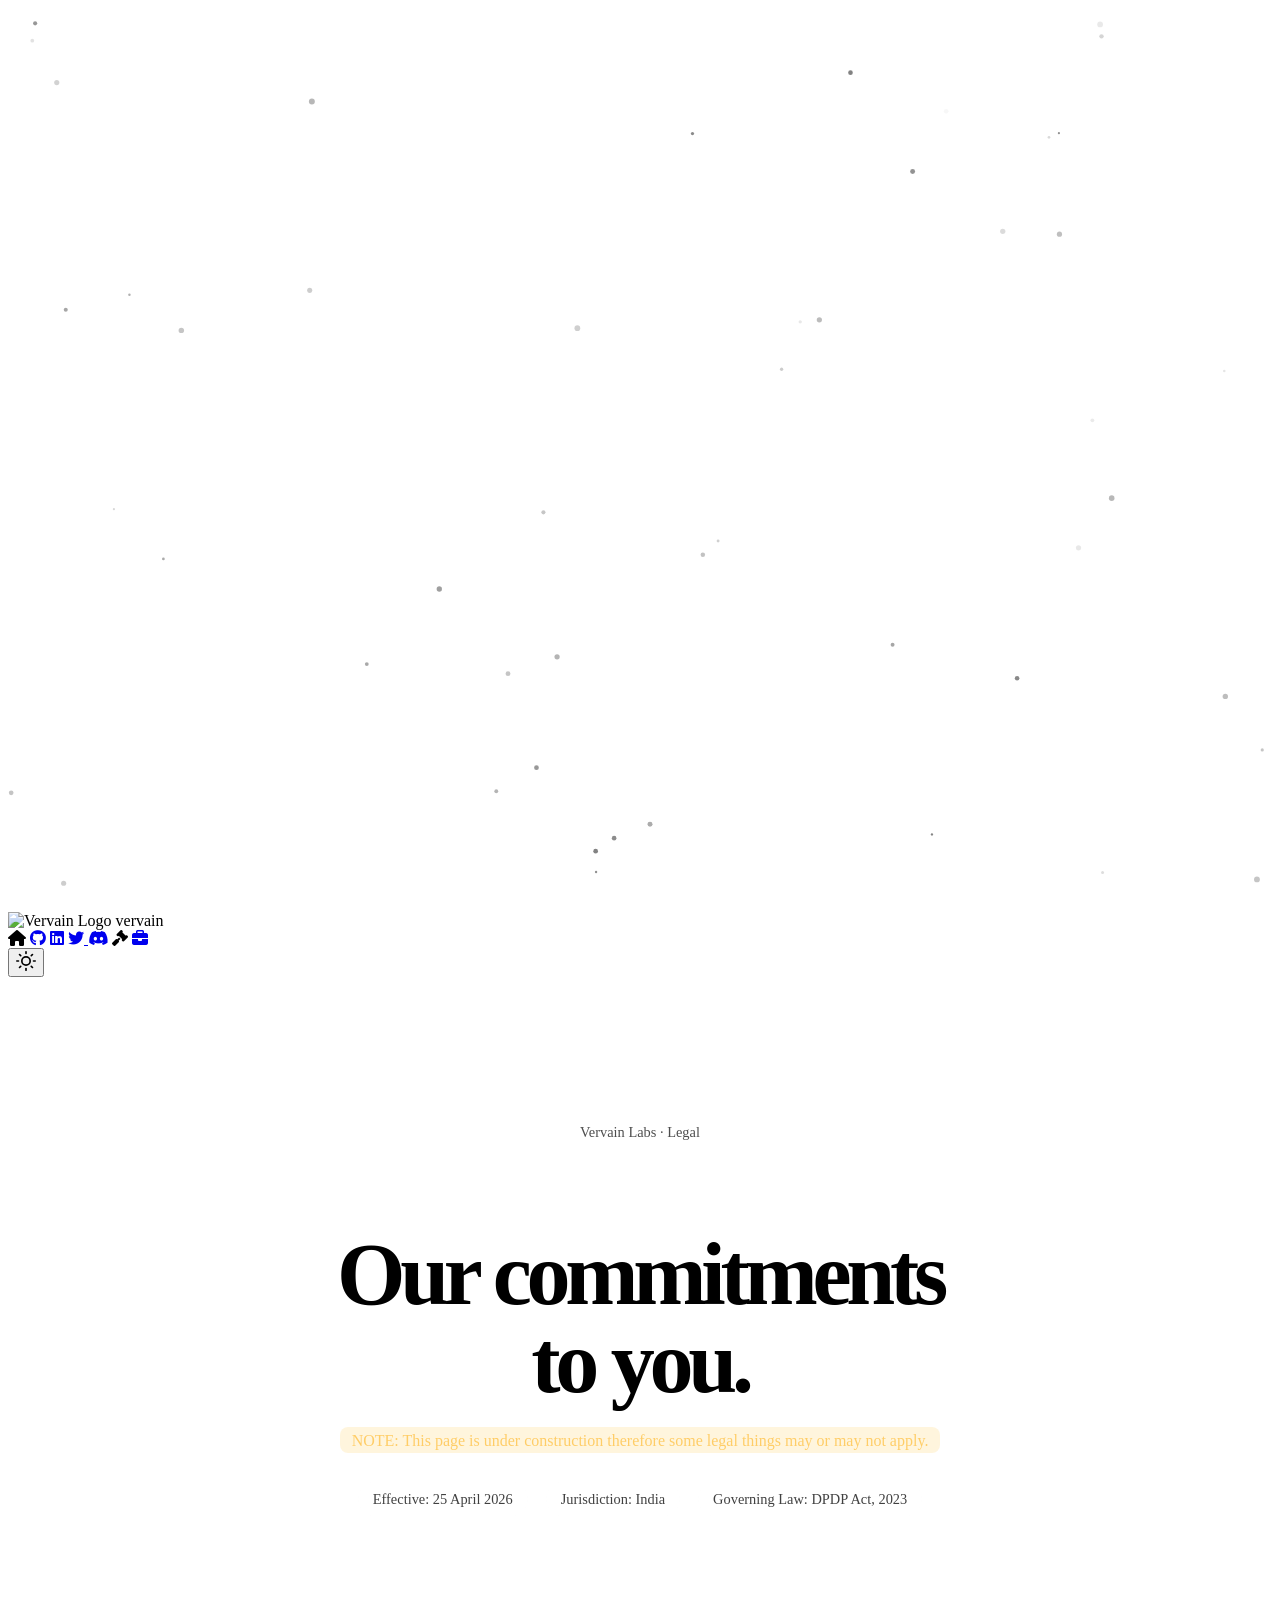
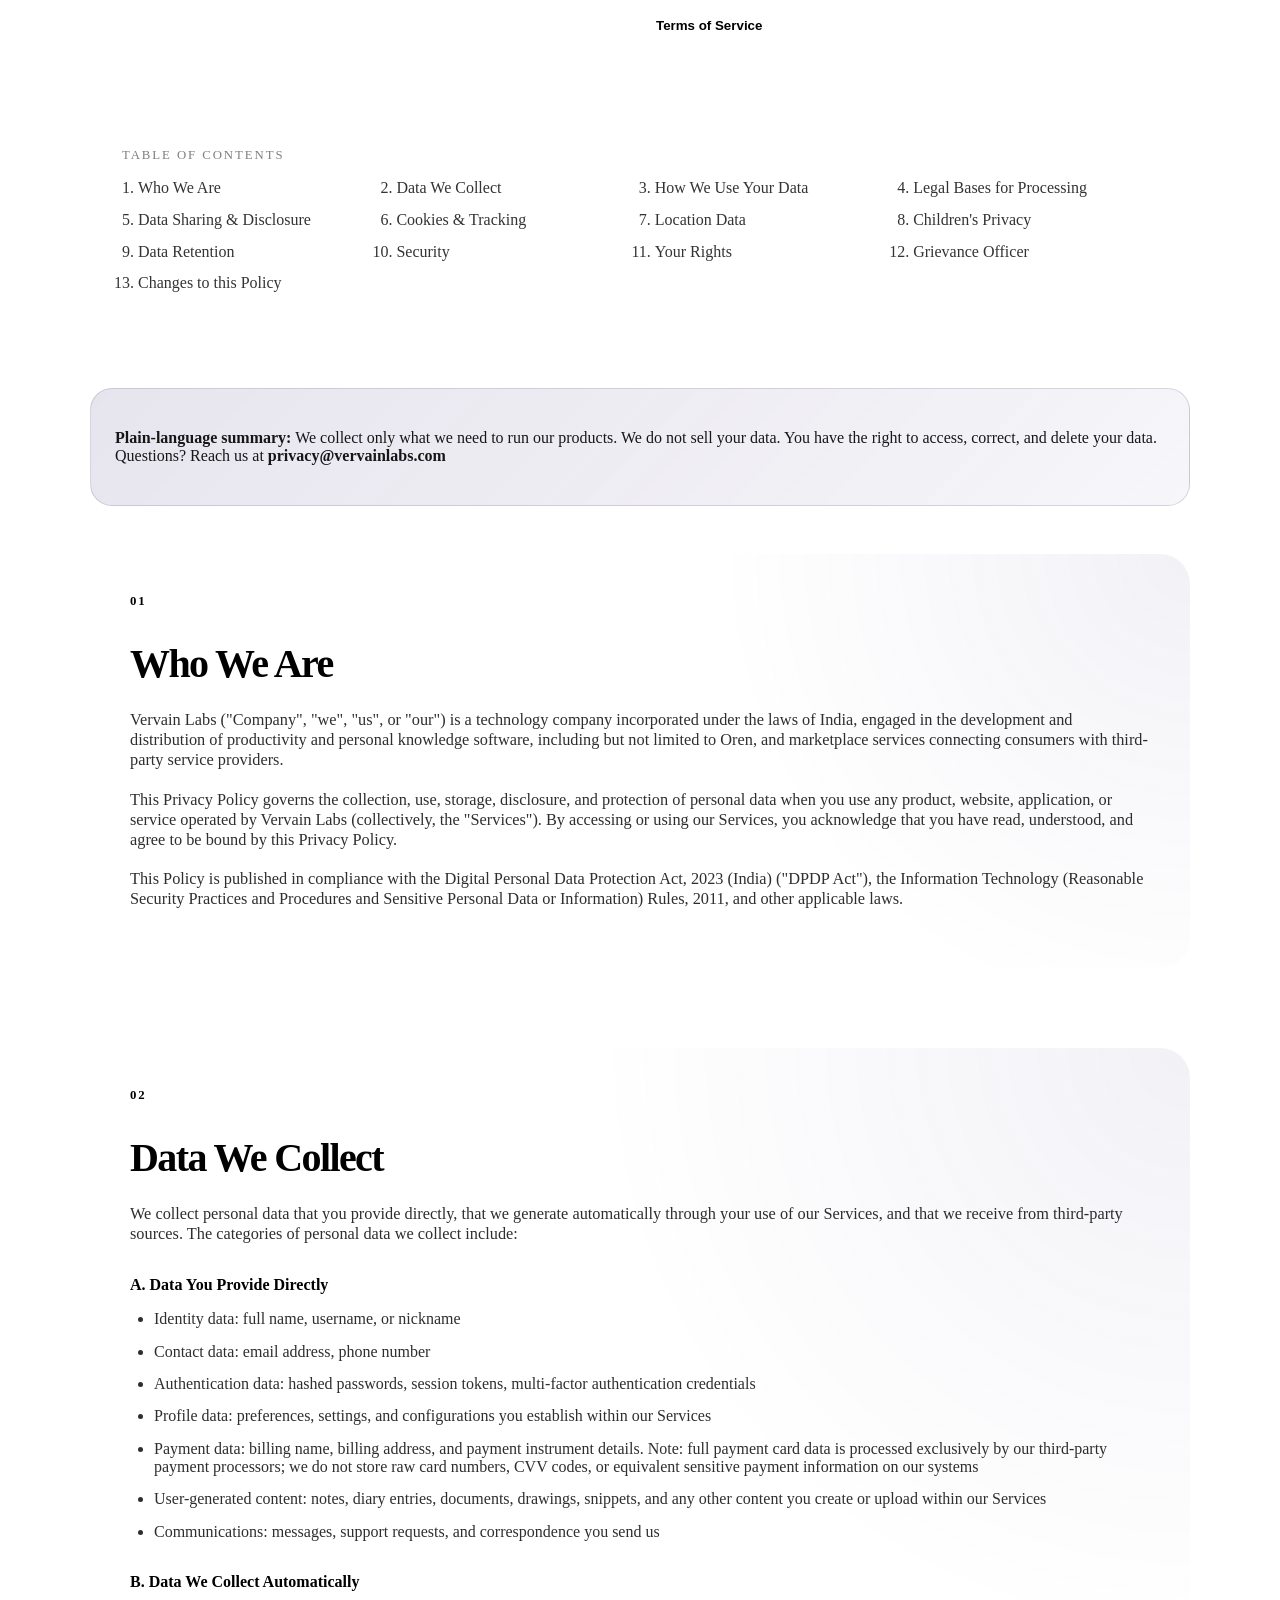
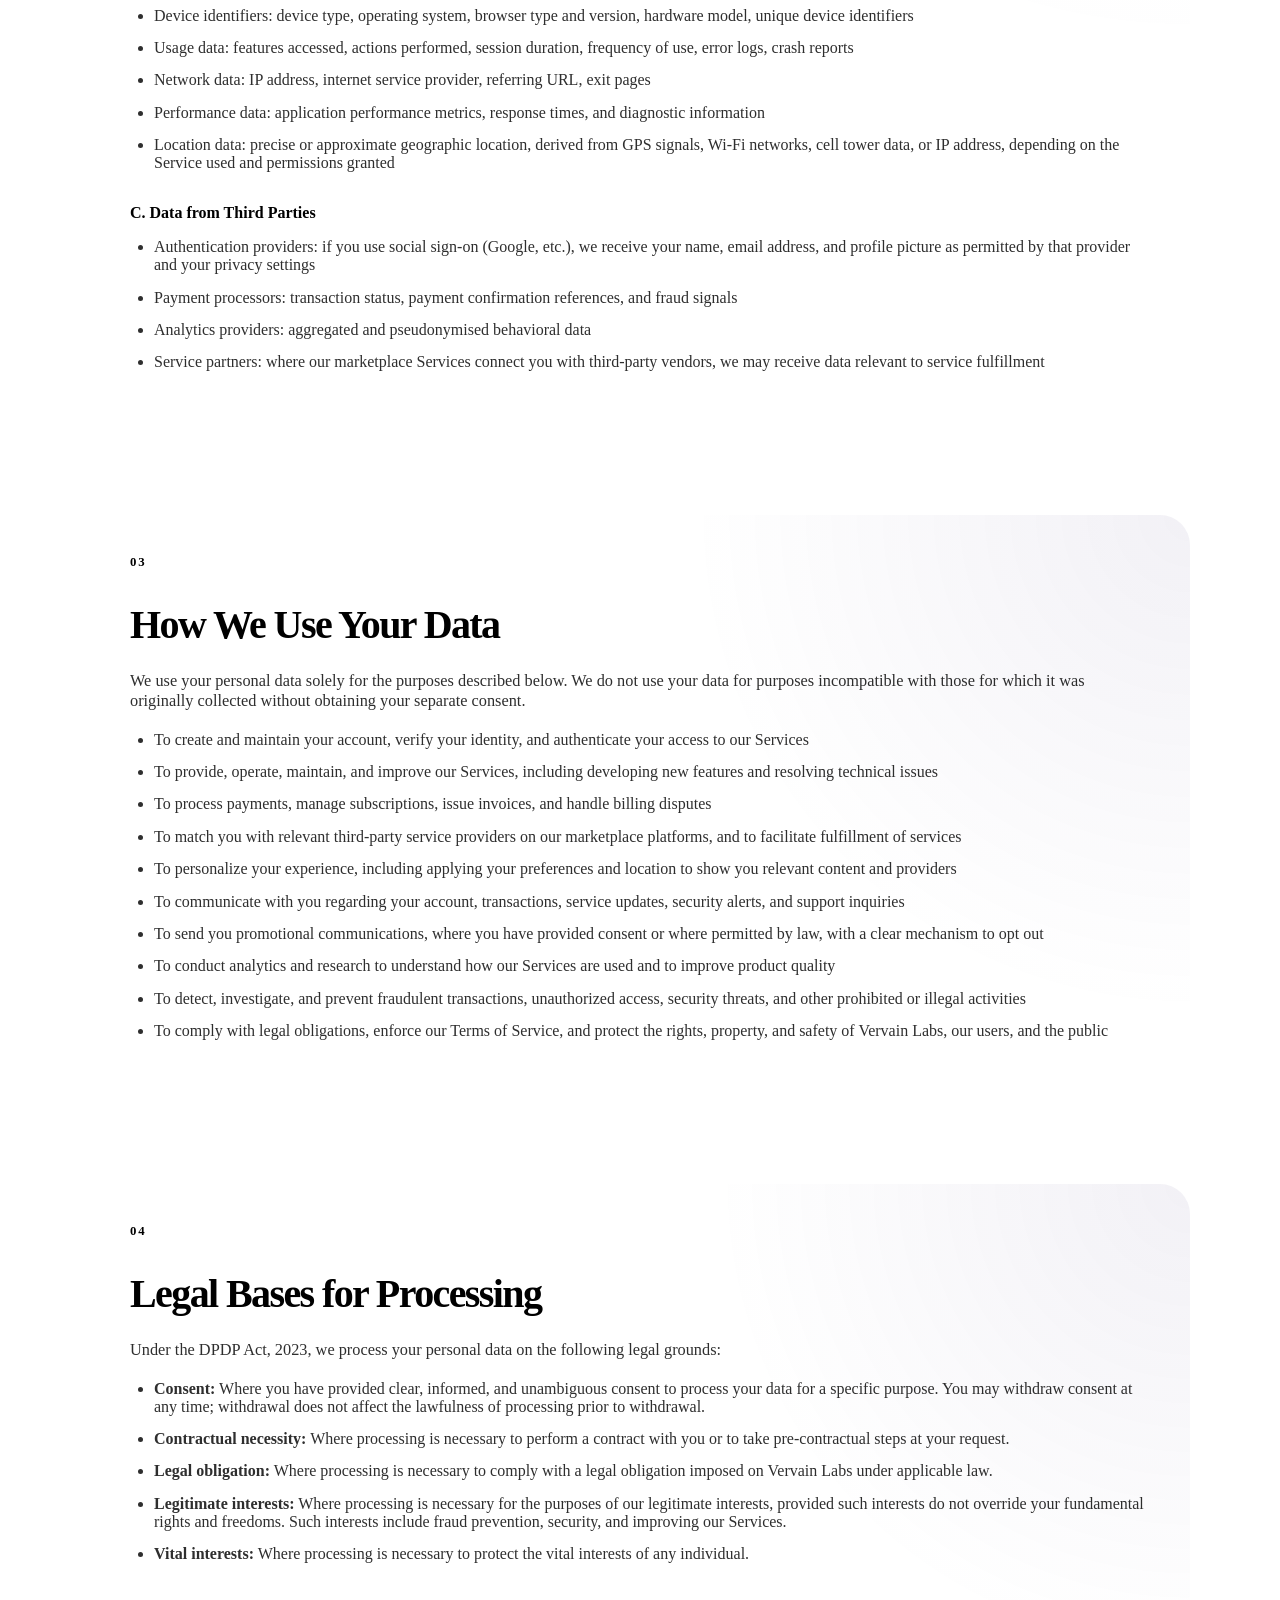
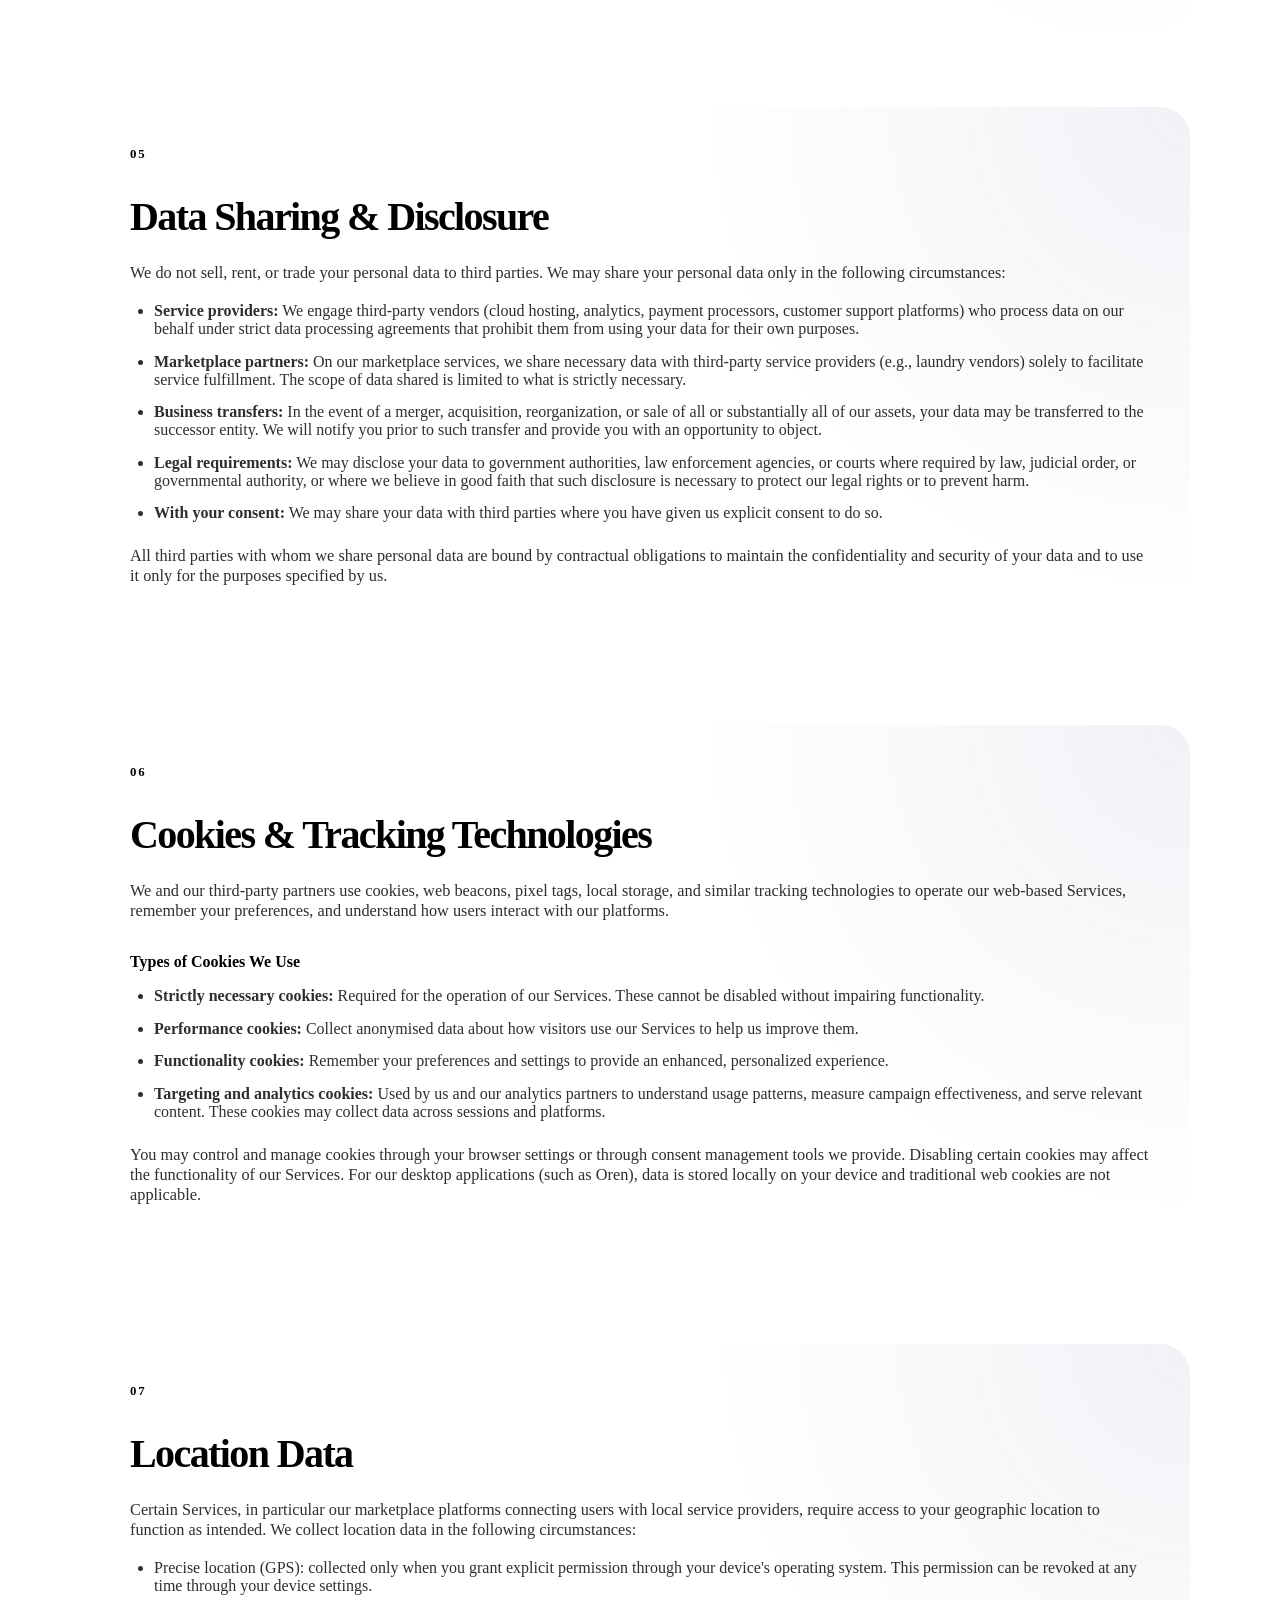
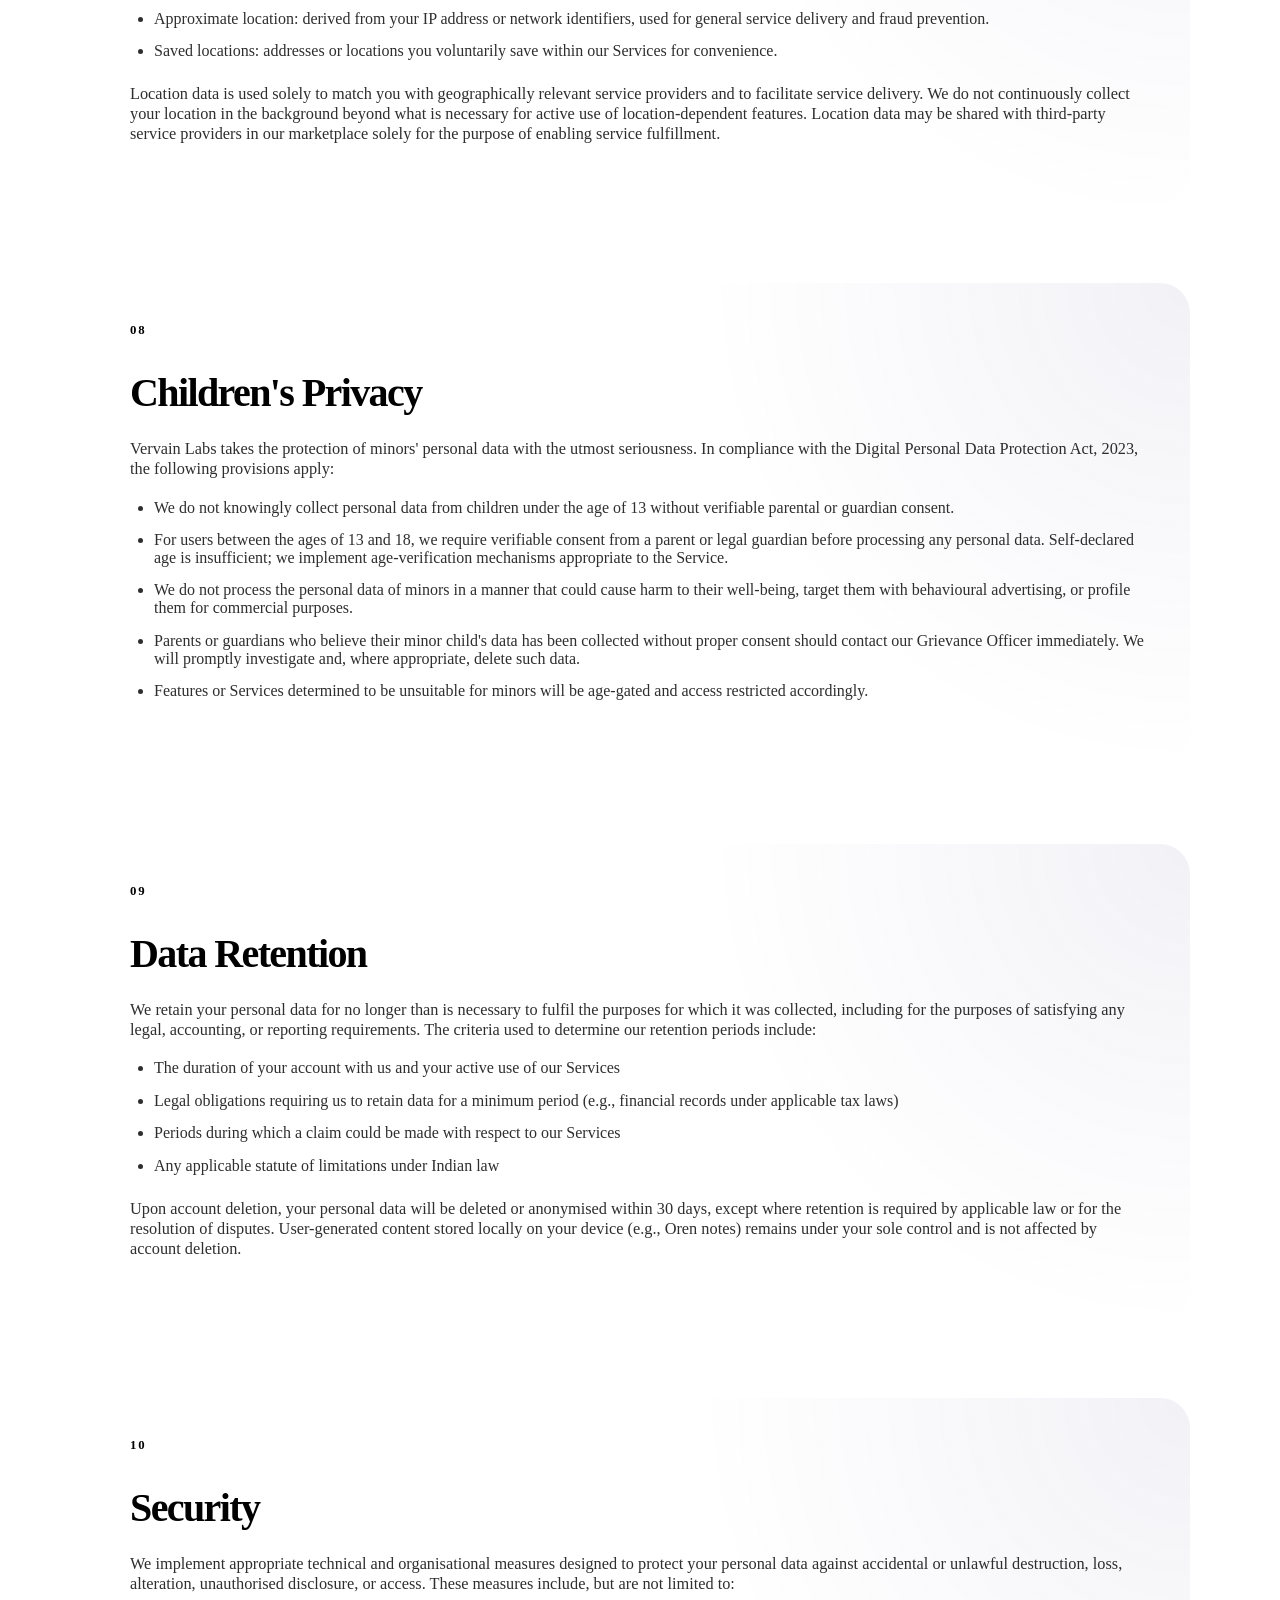
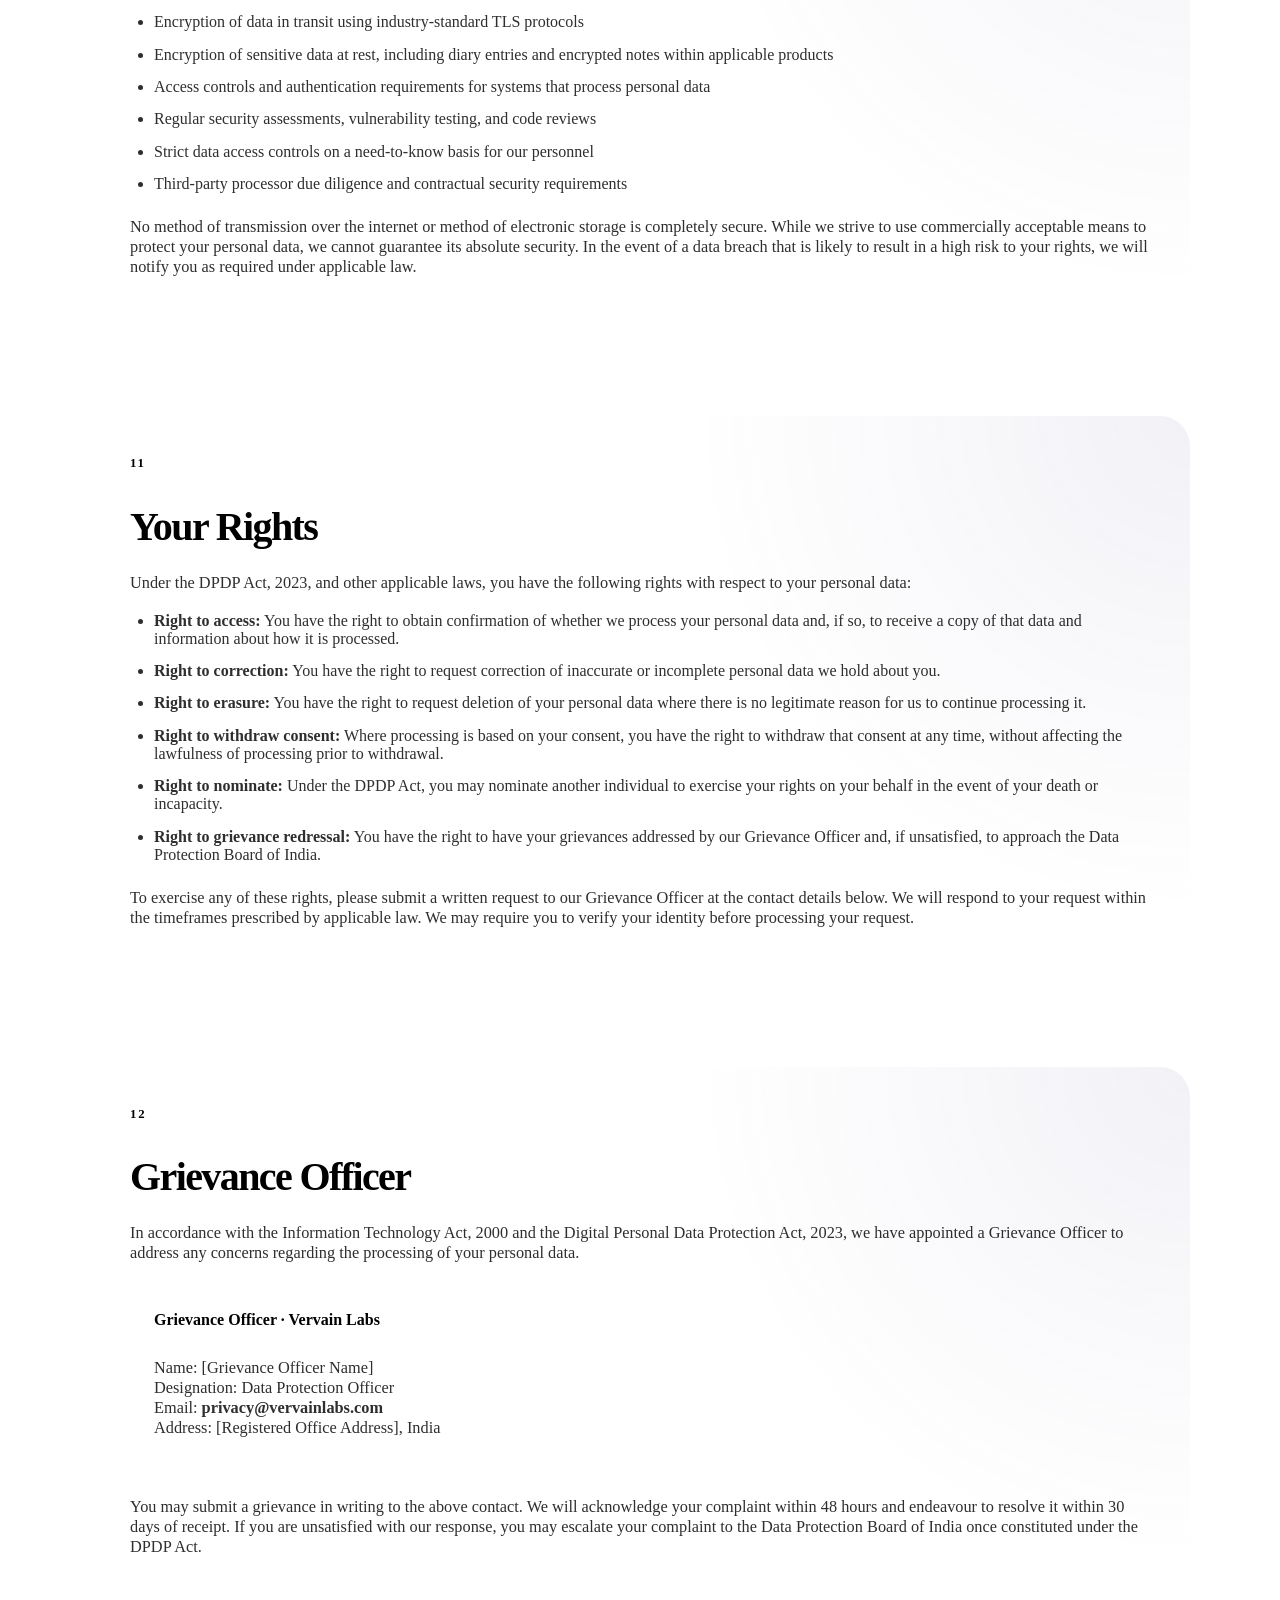
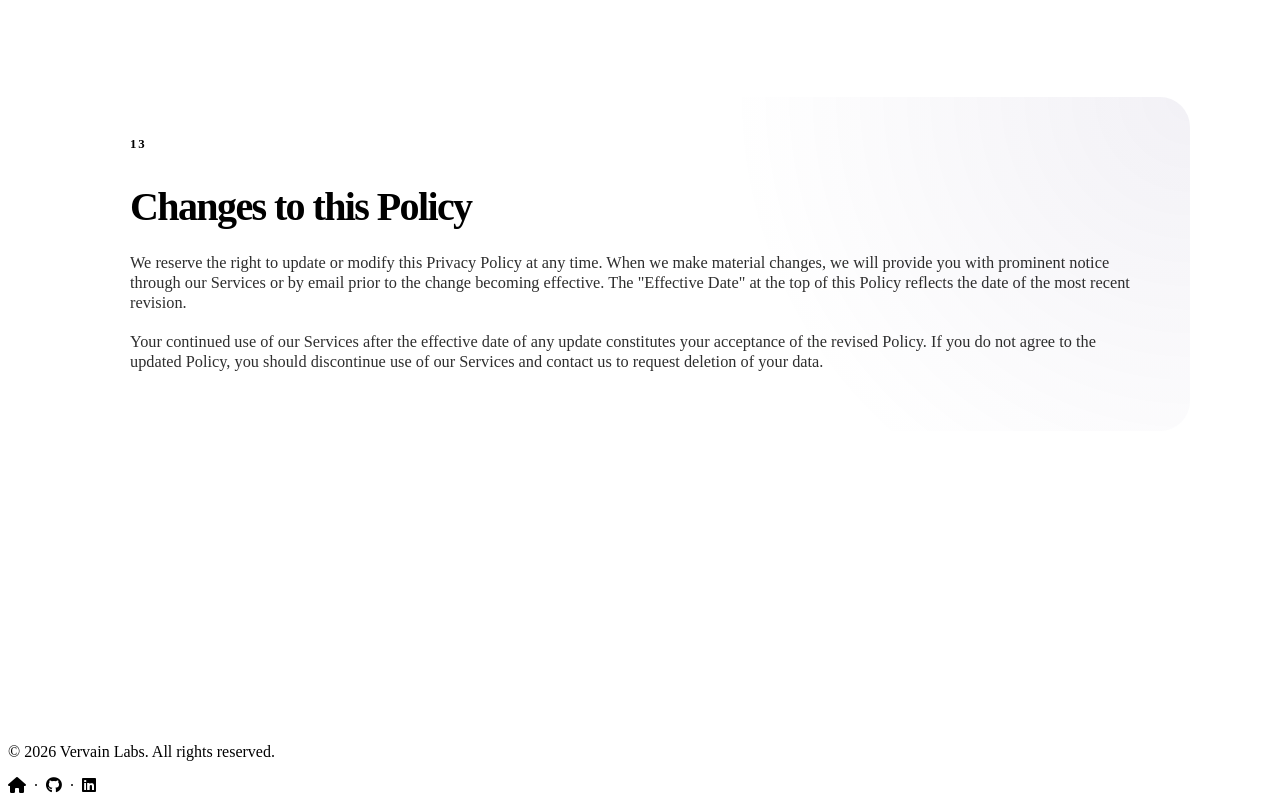
==== legal/index.html @ 1f863e44 "fixed routes to dissapear of .html" ====
<!DOCTYPE html>
<html lang="en" data-theme="dark">
<head>
  <meta charset="UTF-8">
  <meta name="viewport" content="width=device-width, initial-scale=1.0">
  <title>Legal — Vervain</title>
  <meta name="description" content="Productivity and personal knowledge software built to help you think clearly, remember everything, and protect your focus.">
  
  <!-- Fonts -->
  <link rel="preconnect" href="https://fonts.googleapis.com">
  <link rel="preconnect" href="https://fonts.gstatic.com" crossorigin>
  <link href="https://fonts.googleapis.com/css2?family=Inter:wght@400;500;600;700;800&display=swap" rel="stylesheet">
  
  <!-- Icons (Lucide/Simple Icons style) -->
  <link rel="stylesheet" href="https://cdnjs.cloudflare.com/ajax/libs/font-awesome/6.4.0/css/all.min.css">
  
  <link rel="stylesheet" href="../style.css">
  <link rel="stylesheet" href="legalStyle.css">
  <link rel="icon" href="../assets/favicon.png" type="image/png">
  <link rel="apple-touch-icon" href="../assets/favicon.png">
</head>
<body>
    <canvas id="bg-canvas"></canvas>

  <nav>
    <div class="logo">
      <img src="../assets/logo_symbol.png" alt="Vervain Logo">
      <span>vervain</span>
    </div>
    
    <div class="nav-actions">
      <div class="social-links">
        <a href="../index.html" style="color: var(--text); text-decoration: none;"><i class="fa fa-home"></i></a>
        <a href="https://github.com/VervainLabs" target="_blank" aria-label="GitHub"><i class="fa-brands fa-github"></i></a>
        <a href="https://linkedin.com/company/vervain-labs" target="_blank" aria-label="LinkedIn"><i class="fa-brands fa-linkedin"></i></a>
        <a href="https://x.com/VervainLabs" target="_blank" aria-label="Twitter/X"><i class="fa-brands fa-twitter"></i>
          <!-- <svg xmlns="http://www.w3.org/2000/svg" width="18" height="18" viewBox="0 0 24 24" fill="currentColor"><path d="M18.901 1.153h3.68l-8.04 9.19L24 22.846h-7.406l-5.8-7.584-6.638 7.584H.474l8.6-9.83L0 1.154h7.594l5.243 6.932ZM17.61 20.644h2.039L6.486 3.24H4.298Z"/></svg> -->
        </a>
        <a href="https://discord.gg/B3cPuWsu3u" target="_blank" aria-label="Discord"><i class="fa-brands fa-discord"></i></a>
        <a href="../legal/index.html" style="color: var(--text); text-decoration: none;"><i class="fa fa-legal"></i></a>
        <a href="../careers/index.html" target="_blank"><i class="fa fa-briefcase"></i></a>
      </div>
      
      <button id="theme-toggle" aria-label="Toggle Theme">
        <!-- Icon injected by JS -->
      </button>
    </div>
  </nav>


<!-- HEADER -->
<!-- <header>
  <a href="https://vervain-labs.vercel.app/" class="logo">
    <div class="logo-mark"></div>
    <span class="logo-name">vervain</span>
  </a>
  <span class="header-right">Legal Documents</span>
</header> -->

<!-- MAIN -->
<main class="wrapper">

  <!-- HERO -->
  <div class="hero">
    <div class="hero-eyebrow">Vervain Labs · Legal</div>
    <h1 class="hero-title">Our <em>commitments</em><br>to you.</h1>

    <h2><mark>NOTE: This page is under construction therefore some legal things may or may not apply.</mark></h2>

    <div class="hero-meta">
      <span>Effective: 25 April 2026</span>
      <span>Jurisdiction: India</span>
      <span>Governing Law: DPDP Act, 2023</span>
    </div>
  </div>

  <!-- PILL TOGGLE -->
  <div class="toggle-wrap">
    <div class="pill-toggle">
      <div class="pill-bg" id="pillBg"></div>
      <button class="pill-btn active" id="btnPrivacy" onclick="switchTab('privacy')">Privacy Policy</button>
      <button class="pill-btn" id="btnTerms" onclick="switchTab('terms')">Terms of Service</button>
    </div>
  </div>

  <!-- ════════════════════════════════════════
       PRIVACY POLICY
  ════════════════════════════════════════ -->
  <div class="panel active" id="panel-privacy">

    <div class="toc">
      <div class="toc-label">Table of Contents</div>
      <ol>
        <li><a href="#p1">Who We Are</a></li>
        <li><a href="#p2">Data We Collect</a></li>
        <li><a href="#p3">How We Use Your Data</a></li>
        <li><a href="#p4">Legal Bases for Processing</a></li>
        <li><a href="#p5">Data Sharing &amp; Disclosure</a></li>
        <li><a href="#p6">Cookies &amp; Tracking</a></li>
        <li><a href="#p7">Location Data</a></li>
        <li><a href="#p8">Children's Privacy</a></li>
        <li><a href="#p9">Data Retention</a></li>
        <li><a href="#p10">Security</a></li>
        <li><a href="#p11">Your Rights</a></li>
        <li><a href="#p12">Grievance Officer</a></li>
        <li><a href="#p13">Changes to this Policy</a></li>
      </ol>
    </div>

    <div class="callout">
      <p><strong>Plain-language summary:</strong> We collect only what we need to run our products. We do not sell your data. You have the right to access, correct, and delete your data. Questions? Reach us at <span class="contact-email">privacy@vervainlabs.com</span></p>
    </div>

    <!-- 1 -->
    <div class="legal-section" id="p1" style="opacity: 1; transform: translateY(0px); transition: opacity 0.5s, transform 0.5s;">
      <div class="section-number">01</div>
      <h2 class="section-title">Who We Are</h2>
      <p>Vervain Labs ("Company", "we", "us", or "our") is a technology company incorporated under the laws of India, engaged in the development and distribution of productivity and personal knowledge software, including but not limited to Oren, and marketplace services connecting consumers with third-party service providers.</p>
      <p>This Privacy Policy governs the collection, use, storage, disclosure, and protection of personal data when you use any product, website, application, or service operated by Vervain Labs (collectively, the "Services"). By accessing or using our Services, you acknowledge that you have read, understood, and agree to be bound by this Privacy Policy.</p>
      <p>This Policy is published in compliance with the Digital Personal Data Protection Act, 2023 (India) ("DPDP Act"), the Information Technology (Reasonable Security Practices and Procedures and Sensitive Personal Data or Information) Rules, 2011, and other applicable laws.</p>
    </div>

    <!-- 2 -->
    <div class="legal-section" id="p2" style="opacity: 1; transform: translateY(0px); transition: opacity 0.5s 0.04s, transform 0.5s 0.04s;">
      <div class="section-number">02</div>
      <h2 class="section-title">Data We Collect</h2>
      <p>We collect personal data that you provide directly, that we generate automatically through your use of our Services, and that we receive from third-party sources. The categories of personal data we collect include:</p>

      <div class="sub-heading">A. Data You Provide Directly</div>
      <ul>
        <li>Identity data: full name, username, or nickname</li>
        <li>Contact data: email address, phone number</li>
        <li>Authentication data: hashed passwords, session tokens, multi-factor authentication credentials</li>
        <li>Profile data: preferences, settings, and configurations you establish within our Services</li>
        <li>Payment data: billing name, billing address, and payment instrument details. Note: full payment card data is processed exclusively by our third-party payment processors; we do not store raw card numbers, CVV codes, or equivalent sensitive payment information on our systems</li>
        <li>User-generated content: notes, diary entries, documents, drawings, snippets, and any other content you create or upload within our Services</li>
        <li>Communications: messages, support requests, and correspondence you send us</li>
      </ul>

      <div class="sub-heading">B. Data We Collect Automatically</div>
      <ul>
        <li>Device identifiers: device type, operating system, browser type and version, hardware model, unique device identifiers</li>
        <li>Usage data: features accessed, actions performed, session duration, frequency of use, error logs, crash reports</li>
        <li>Network data: IP address, internet service provider, referring URL, exit pages</li>
        <li>Performance data: application performance metrics, response times, and diagnostic information</li>
        <li>Location data: precise or approximate geographic location, derived from GPS signals, Wi-Fi networks, cell tower data, or IP address, depending on the Service used and permissions granted</li>
      </ul>

      <div class="sub-heading">C. Data from Third Parties</div>
      <ul>
        <li>Authentication providers: if you use social sign-on (Google, etc.), we receive your name, email address, and profile picture as permitted by that provider and your privacy settings</li>
        <li>Payment processors: transaction status, payment confirmation references, and fraud signals</li>
        <li>Analytics providers: aggregated and pseudonymised behavioral data</li>
        <li>Service partners: where our marketplace Services connect you with third-party vendors, we may receive data relevant to service fulfillment</li>
      </ul>
    </div>

    <!-- 3 -->
    <div class="legal-section" id="p3" style="opacity: 1; transform: translateY(0px); transition: opacity 0.5s 0.08s, transform 0.5s 0.08s;">
      <div class="section-number">03</div>
      <h2 class="section-title">How We Use Your Data</h2>
      <p>We use your personal data solely for the purposes described below. We do not use your data for purposes incompatible with those for which it was originally collected without obtaining your separate consent.</p>
      <ul>
        <li>To create and maintain your account, verify your identity, and authenticate your access to our Services</li>
        <li>To provide, operate, maintain, and improve our Services, including developing new features and resolving technical issues</li>
        <li>To process payments, manage subscriptions, issue invoices, and handle billing disputes</li>
        <li>To match you with relevant third-party service providers on our marketplace platforms, and to facilitate fulfillment of services</li>
        <li>To personalize your experience, including applying your preferences and location to show you relevant content and providers</li>
        <li>To communicate with you regarding your account, transactions, service updates, security alerts, and support inquiries</li>
        <li>To send you promotional communications, where you have provided consent or where permitted by law, with a clear mechanism to opt out</li>
        <li>To conduct analytics and research to understand how our Services are used and to improve product quality</li>
        <li>To detect, investigate, and prevent fraudulent transactions, unauthorized access, security threats, and other prohibited or illegal activities</li>
        <li>To comply with legal obligations, enforce our Terms of Service, and protect the rights, property, and safety of Vervain Labs, our users, and the public</li>
      </ul>
    </div>

    <!-- 4 -->
    <div class="legal-section" id="p4" style="opacity: 1; transform: translateY(0px); transition: opacity 0.5s 0.12s, transform 0.5s 0.12s;">
      <div class="section-number">04</div>
      <h2 class="section-title">Legal Bases for Processing</h2>
      <p>Under the DPDP Act, 2023, we process your personal data on the following legal grounds:</p>
      <ul>
        <li><strong style="color:var(--text-1)">Consent:</strong> Where you have provided clear, informed, and unambiguous consent to process your data for a specific purpose. You may withdraw consent at any time; withdrawal does not affect the lawfulness of processing prior to withdrawal.</li>
        <li><strong style="color:var(--text-1)">Contractual necessity:</strong> Where processing is necessary to perform a contract with you or to take pre-contractual steps at your request.</li>
        <li><strong style="color:var(--text-1)">Legal obligation:</strong> Where processing is necessary to comply with a legal obligation imposed on Vervain Labs under applicable law.</li>
        <li><strong style="color:var(--text-1)">Legitimate interests:</strong> Where processing is necessary for the purposes of our legitimate interests, provided such interests do not override your fundamental rights and freedoms. Such interests include fraud prevention, security, and improving our Services.</li>
        <li><strong style="color:var(--text-1)">Vital interests:</strong> Where processing is necessary to protect the vital interests of any individual.</li>
      </ul>
    </div>

    <!-- 5 -->
    <div class="legal-section" id="p5" style="opacity: 1; transform: translateY(0px); transition: opacity 0.5s 0.16s, transform 0.5s 0.16s;">
      <div class="section-number">05</div>
      <h2 class="section-title">Data Sharing &amp; Disclosure</h2>
      <p>We do not sell, rent, or trade your personal data to third parties. We may share your personal data only in the following circumstances:</p>
      <ul>
        <li><strong style="color:var(--text-1)">Service providers:</strong> We engage third-party vendors (cloud hosting, analytics, payment processors, customer support platforms) who process data on our behalf under strict data processing agreements that prohibit them from using your data for their own purposes.</li>
        <li><strong style="color:var(--text-1)">Marketplace partners:</strong> On our marketplace services, we share necessary data with third-party service providers (e.g., laundry vendors) solely to facilitate service fulfillment. The scope of data shared is limited to what is strictly necessary.</li>
        <li><strong style="color:var(--text-1)">Business transfers:</strong> In the event of a merger, acquisition, reorganization, or sale of all or substantially all of our assets, your data may be transferred to the successor entity. We will notify you prior to such transfer and provide you with an opportunity to object.</li>
        <li><strong style="color:var(--text-1)">Legal requirements:</strong> We may disclose your data to government authorities, law enforcement agencies, or courts where required by law, judicial order, or governmental authority, or where we believe in good faith that such disclosure is necessary to protect our legal rights or to prevent harm.</li>
        <li><strong style="color:var(--text-1)">With your consent:</strong> We may share your data with third parties where you have given us explicit consent to do so.</li>
      </ul>
      <p>All third parties with whom we share personal data are bound by contractual obligations to maintain the confidentiality and security of your data and to use it only for the purposes specified by us.</p>
    </div>

    <!-- 6 -->
    <div class="legal-section" id="p6" style="opacity: 0; transform: translateY(16px); transition: opacity 0.5s 0.2s, transform 0.5s 0.2s;">
      <div class="section-number">06</div>
      <h2 class="section-title">Cookies &amp; Tracking Technologies</h2>
      <p>We and our third-party partners use cookies, web beacons, pixel tags, local storage, and similar tracking technologies to operate our web-based Services, remember your preferences, and understand how users interact with our platforms.</p>
      <div class="sub-heading">Types of Cookies We Use</div>
      <ul>
        <li><strong style="color:var(--text-1)">Strictly necessary cookies:</strong> Required for the operation of our Services. These cannot be disabled without impairing functionality.</li>
        <li><strong style="color:var(--text-1)">Performance cookies:</strong> Collect anonymised data about how visitors use our Services to help us improve them.</li>
        <li><strong style="color:var(--text-1)">Functionality cookies:</strong> Remember your preferences and settings to provide an enhanced, personalized experience.</li>
        <li><strong style="color:var(--text-1)">Targeting and analytics cookies:</strong> Used by us and our analytics partners to understand usage patterns, measure campaign effectiveness, and serve relevant content. These cookies may collect data across sessions and platforms.</li>
      </ul>
      <p>You may control and manage cookies through your browser settings or through consent management tools we provide. Disabling certain cookies may affect the functionality of our Services. For our desktop applications (such as Oren), data is stored locally on your device and traditional web cookies are not applicable.</p>
    </div>

    <!-- 7 -->
    <div class="legal-section" id="p7" style="opacity: 0; transform: translateY(16px); transition: opacity 0.5s 0.24s, transform 0.5s 0.24s;">
      <div class="section-number">07</div>
      <h2 class="section-title">Location Data</h2>
      <p>Certain Services, in particular our marketplace platforms connecting users with local service providers, require access to your geographic location to function as intended. We collect location data in the following circumstances:</p>
      <ul>
        <li>Precise location (GPS): collected only when you grant explicit permission through your device's operating system. This permission can be revoked at any time through your device settings.</li>
        <li>Approximate location: derived from your IP address or network identifiers, used for general service delivery and fraud prevention.</li>
        <li>Saved locations: addresses or locations you voluntarily save within our Services for convenience.</li>
      </ul>
      <p>Location data is used solely to match you with geographically relevant service providers and to facilitate service delivery. We do not continuously collect your location in the background beyond what is necessary for active use of location-dependent features. Location data may be shared with third-party service providers in our marketplace solely for the purpose of enabling service fulfillment.</p>
    </div>

    <!-- 8 -->
    <div class="legal-section" id="p8" style="opacity: 0; transform: translateY(16px); transition: opacity 0.5s 0.28s, transform 0.5s 0.28s;">
      <div class="section-number">08</div>
      <h2 class="section-title">Children's Privacy</h2>
      <p>Vervain Labs takes the protection of minors' personal data with the utmost seriousness. In compliance with the Digital Personal Data Protection Act, 2023, the following provisions apply:</p>
      <ul>
        <li>We do not knowingly collect personal data from children under the age of 13 without verifiable parental or guardian consent.</li>
        <li>For users between the ages of 13 and 18, we require verifiable consent from a parent or legal guardian before processing any personal data. Self-declared age is insufficient; we implement age-verification mechanisms appropriate to the Service.</li>
        <li>We do not process the personal data of minors in a manner that could cause harm to their well-being, target them with behavioural advertising, or profile them for commercial purposes.</li>
        <li>Parents or guardians who believe their minor child's data has been collected without proper consent should contact our Grievance Officer immediately. We will promptly investigate and, where appropriate, delete such data.</li>
        <li>Features or Services determined to be unsuitable for minors will be age-gated and access restricted accordingly.</li>
      </ul>
    </div>

    <!-- 9 -->
    <div class="legal-section" id="p9" style="opacity: 0; transform: translateY(16px); transition: opacity 0.5s 0.32s, transform 0.5s 0.32s;">
      <div class="section-number">09</div>
      <h2 class="section-title">Data Retention</h2>
      <p>We retain your personal data for no longer than is necessary to fulfil the purposes for which it was collected, including for the purposes of satisfying any legal, accounting, or reporting requirements. The criteria used to determine our retention periods include:</p>
      <ul>
        <li>The duration of your account with us and your active use of our Services</li>
        <li>Legal obligations requiring us to retain data for a minimum period (e.g., financial records under applicable tax laws)</li>
        <li>Periods during which a claim could be made with respect to our Services</li>
        <li>Any applicable statute of limitations under Indian law</li>
      </ul>
      <p>Upon account deletion, your personal data will be deleted or anonymised within 30 days, except where retention is required by applicable law or for the resolution of disputes. User-generated content stored locally on your device (e.g., Oren notes) remains under your sole control and is not affected by account deletion.</p>
    </div>

    <!-- 10 -->
    <div class="legal-section" id="p10" style="opacity: 0; transform: translateY(16px); transition: opacity 0.5s 0.36s, transform 0.5s 0.36s;">
      <div class="section-number">10</div>
      <h2 class="section-title">Security</h2>
      <p>We implement appropriate technical and organisational measures designed to protect your personal data against accidental or unlawful destruction, loss, alteration, unauthorised disclosure, or access. These measures include, but are not limited to:</p>
      <ul>
        <li>Encryption of data in transit using industry-standard TLS protocols</li>
        <li>Encryption of sensitive data at rest, including diary entries and encrypted notes within applicable products</li>
        <li>Access controls and authentication requirements for systems that process personal data</li>
        <li>Regular security assessments, vulnerability testing, and code reviews</li>
        <li>Strict data access controls on a need-to-know basis for our personnel</li>
        <li>Third-party processor due diligence and contractual security requirements</li>
      </ul>
      <p>No method of transmission over the internet or method of electronic storage is completely secure. While we strive to use commercially acceptable means to protect your personal data, we cannot guarantee its absolute security. In the event of a data breach that is likely to result in a high risk to your rights, we will notify you as required under applicable law.</p>
    </div>

    <!-- 11 -->
    <div class="legal-section" id="p11" style="opacity: 0; transform: translateY(16px); transition: opacity 0.5s 0.4s, transform 0.5s 0.4s;">
      <div class="section-number">11</div>
      <h2 class="section-title">Your Rights</h2>
      <p>Under the DPDP Act, 2023, and other applicable laws, you have the following rights with respect to your personal data:</p>
      <ul>
        <li><strong style="color:var(--text-1)">Right to access:</strong> You have the right to obtain confirmation of whether we process your personal data and, if so, to receive a copy of that data and information about how it is processed.</li>
        <li><strong style="color:var(--text-1)">Right to correction:</strong> You have the right to request correction of inaccurate or incomplete personal data we hold about you.</li>
        <li><strong style="color:var(--text-1)">Right to erasure:</strong> You have the right to request deletion of your personal data where there is no legitimate reason for us to continue processing it.</li>
        <li><strong style="color:var(--text-1)">Right to withdraw consent:</strong> Where processing is based on your consent, you have the right to withdraw that consent at any time, without affecting the lawfulness of processing prior to withdrawal.</li>
        <li><strong style="color:var(--text-1)">Right to nominate:</strong> Under the DPDP Act, you may nominate another individual to exercise your rights on your behalf in the event of your death or incapacity.</li>
        <li><strong style="color:var(--text-1)">Right to grievance redressal:</strong> You have the right to have your grievances addressed by our Grievance Officer and, if unsatisfied, to approach the Data Protection Board of India.</li>
      </ul>
      <p>To exercise any of these rights, please submit a written request to our Grievance Officer at the contact details below. We will respond to your request within the timeframes prescribed by applicable law. We may require you to verify your identity before processing your request.</p>
    </div>

    <!-- 12 -->
    <div class="legal-section" id="p12" style="opacity: 0; transform: translateY(16px); transition: opacity 0.5s 0.44s, transform 0.5s 0.44s;">
      <div class="section-number">12</div>
      <h2 class="section-title">Grievance Officer</h2>
      <p>In accordance with the Information Technology Act, 2000 and the Digital Personal Data Protection Act, 2023, we have appointed a Grievance Officer to address any concerns regarding the processing of your personal data.</p>
      <div class="contact-block">
        <span class="contact-label">Grievance Officer · Vervain Labs</span>
        <p>Name: [Grievance Officer Name]<br>
        Designation: Data Protection Officer<br>
        Email: <span class="contact-email">privacy@vervainlabs.com</span><br>
        Address: [Registered Office Address], India</p>
      </div>
      <p style="margin-top: 16px;">You may submit a grievance in writing to the above contact. We will acknowledge your complaint within 48 hours and endeavour to resolve it within 30 days of receipt. If you are unsatisfied with our response, you may escalate your complaint to the Data Protection Board of India once constituted under the DPDP Act.</p>
    </div>

    <!-- 13 -->
    <div class="legal-section" id="p13" style="opacity: 0; transform: translateY(16px); transition: opacity 0.5s 0.48s, transform 0.5s 0.48s;">
      <div class="section-number">13</div>
      <h2 class="section-title">Changes to this Policy</h2>
      <p>We reserve the right to update or modify this Privacy Policy at any time. When we make material changes, we will provide you with prominent notice through our Services or by email prior to the change becoming effective. The "Effective Date" at the top of this Policy reflects the date of the most recent revision.</p>
      <p>Your continued use of our Services after the effective date of any update constitutes your acceptance of the revised Policy. If you do not agree to the updated Policy, you should discontinue use of our Services and contact us to request deletion of your data.</p>
    </div>

  </div>
  <!-- END PRIVACY -->


  <!-- ════════════════════════════════════════
       TERMS OF SERVICE
  ════════════════════════════════════════ -->
  <div class="panel" id="panel-terms">

    <div class="toc">
      <div class="toc-label">Table of Contents</div>
      <ol>
        <li><a href="#t1">Acceptance of Terms</a></li>
        <li><a href="#t2">Definitions</a></li>
        <li><a href="#t3">Eligibility</a></li>
        <li><a href="#t4">Accounts &amp; Registration</a></li>
        <li><a href="#t5">Licence to Use Services</a></li>
        <li><a href="#t6">User Obligations</a></li>
        <li><a href="#t7">Prohibited Conduct</a></li>
        <li><a href="#t8">Subscriptions &amp; Payments</a></li>
        <li><a href="#t9">Marketplace Services</a></li>
        <li><a href="#t10">Intellectual Property</a></li>
        <li><a href="#t11">Disclaimers</a></li>
        <li><a href="#t12">Limitation of Liability</a></li>
        <li><a href="#t13">Indemnification</a></li>
        <li><a href="#t14">Termination</a></li>
        <li><a href="#t15">Governing Law &amp; Disputes</a></li>
        <li><a href="#t16">Miscellaneous</a></li>
      </ol>
    </div>

    <div class="callout">
      <p><strong>Important:</strong> These Terms constitute a legally binding agreement between you and Vervain Labs. Please read them carefully before using our Services. If you do not agree, do not use our Services.</p>
    </div>

    <!-- T1 -->
    <div class="legal-section" id="t1" style="opacity: 0; transform: translateY(16px); transition: opacity 0.5s 0.52s, transform 0.5s 0.52s;">
      <div class="section-number">01</div>
      <h2 class="section-title">Acceptance of Terms</h2>
      <p>These Terms of Service ("Terms") govern your access to and use of all websites, applications, software, and services (collectively, the "Services") provided by Vervain Labs ("Company", "we", "us", or "our"). By creating an account, downloading any application, accessing any website, or otherwise using any Service, you ("User", "you", or "your") agree to be bound by these Terms and our Privacy Policy, which is incorporated herein by reference.</p>
      <p>If you are accessing the Services on behalf of an organisation, you represent and warrant that you have the authority to bind that organisation to these Terms, and references to "you" in these Terms shall include such organisation.</p>
      <p>We reserve the right to modify these Terms at any time. Continued use of the Services after notification of changes constitutes acceptance of the revised Terms.</p>
    </div>

    <!-- T2 -->
    <div class="legal-section" id="t2" style="opacity: 0; transform: translateY(16px); transition: opacity 0.5s 0.56s, transform 0.5s 0.56s;">
      <div class="section-number">02</div>
      <h2 class="section-title">Definitions</h2>
      <ul>
        <li><strong style="color:var(--text-1)">"Services"</strong> means all products, applications, platforms, websites, and services operated or provided by Vervain Labs, including Oren and any marketplace platform.</li>
        <li><strong style="color:var(--text-1)">"User Content"</strong> means any data, text, files, documents, images, or other content submitted, uploaded, or created by you within the Services.</li>
        <li><strong style="color:var(--text-1)">"Subscription"</strong> means any paid plan providing access to premium features of the Services.</li>
        <li><strong style="color:var(--text-1)">"Vendor"</strong> means any third-party service provider listed on our marketplace platforms.</li>
        <li><strong style="color:var(--text-1)">"Intellectual Property Rights"</strong> means all patents, copyrights, trademarks, trade secrets, database rights, and all other intellectual or industrial property rights, whether registered or unregistered.</li>
        <li><strong style="color:var(--text-1)">"Applicable Law"</strong> means all laws, regulations, rules, orders, and codes applicable to the Services, including but not limited to the DPDP Act, 2023, the Information Technology Act, 2000, the Consumer Protection Act, 2019, and the Indian Contract Act, 1872.</li>
      </ul>
    </div>

    <!-- T3 -->
    <div class="legal-section" id="t3" style="opacity: 0; transform: translateY(16px); transition: opacity 0.5s 0.6s, transform 0.5s 0.6s;">
      <div class="section-number">03</div>
      <h2 class="section-title">Eligibility</h2>
      <p>You must be at least 13 years of age to use our Services. If you are between 13 and 18 years of age, you may only use our Services with the verifiable consent of a parent or legal guardian, who by providing such consent agrees to be bound by these Terms on your behalf and accepts responsibility for your use of the Services.</p>
      <p>Certain Services or features may have higher age requirements. Where specified, you must meet those requirements to access such features.</p>
      <p>By using the Services, you represent and warrant that: (a) you meet the applicable age requirements; (b) you have the full right, power, and authority to enter into these Terms; (c) your use of the Services will not violate any applicable law or regulation; and (d) you are not located in a jurisdiction where providing the Services to you would be prohibited.</p>
    </div>

    <!-- T4 -->
    <div class="legal-section" id="t4" style="opacity: 0; transform: translateY(16px); transition: opacity 0.5s 0.64s, transform 0.5s 0.64s;">
      <div class="section-number">04</div>
      <h2 class="section-title">Accounts &amp; Registration</h2>
      <p>Certain features of our Services require you to register for an account. When registering, you agree to provide accurate, current, and complete information and to keep that information updated.</p>
      <ul>
        <li>You are solely responsible for maintaining the confidentiality of your account credentials and for all activities that occur under your account.</li>
        <li>You must notify us immediately at <span class="contact-email">support@vervainlabs.com</span> upon becoming aware of any actual or suspected unauthorized access to or use of your account.</li>
        <li>You may not share your account credentials with any other person or allow any other person to access your account.</li>
        <li>We reserve the right to refuse registration, cancel accounts, or remove content at our sole discretion.</li>
        <li>Each person may maintain only one active account unless expressly permitted by us. Creating duplicate accounts to circumvent restrictions is prohibited.</li>
      </ul>
    </div>

    <!-- T5 -->
    <div class="legal-section" id="t5" style="opacity: 0; transform: translateY(16px); transition: opacity 0.5s 0.68s, transform 0.5s 0.68s;">
      <div class="section-number">05</div>
      <h2 class="section-title">Licence to Use Services</h2>
      <p>Subject to your compliance with these Terms and payment of any applicable fees, Vervain Labs grants you a limited, non-exclusive, non-transferable, non-sublicensable, revocable licence to access and use the Services solely for your personal, non-commercial purposes, or as expressly permitted for commercial use under a separate written agreement.</p>
      <p>With respect to downloadable software applications (such as Oren), we grant you a limited licence to install and use the application on devices you own or control, solely for your personal use, in accordance with these Terms and any additional documentation provided.</p>
      <p>Nothing in these Terms shall be construed as conferring any rights in respect of the source code of any software, or any rights to reverse engineer, decompile, or disassemble any software provided as part of the Services, except to the extent expressly permitted by applicable law.</p>
    </div>

    <!-- T6 -->
    <div class="legal-section" id="t6" style="opacity: 0; transform: translateY(16px); transition: opacity 0.5s 0.72s, transform 0.5s 0.72s;">
      <div class="section-number">06</div>
      <h2 class="section-title">User Obligations</h2>
      <p>As a condition of using our Services, you agree to the following obligations:</p>
      <ul>
        <li>Comply with all applicable laws and regulations in your jurisdiction and those applicable to your use of the Services.</li>
        <li>Provide accurate and truthful information when creating an account, placing orders, or otherwise interacting with our Services or Vendors.</li>
        <li>Use the Services only for lawful purposes and in a manner consistent with these Terms.</li>
        <li>Respect the rights of other users, Vendors, and third parties, including their privacy and intellectual property rights.</li>
        <li>Promptly notify us of any security vulnerabilities, suspected breaches, or misuse of the Services that you become aware of.</li>
        <li>Comply with any applicable professional, ethical, or regulatory obligations relevant to your use of the Services in a professional context.</li>
      </ul>
    </div>

    <!-- T7 -->
    <div class="legal-section" id="t7" style="opacity: 0; transform: translateY(16px); transition: opacity 0.5s 0.76s, transform 0.5s 0.76s;">
      <div class="section-number">07</div>
      <h2 class="section-title">Prohibited Conduct</h2>
      <p>You expressly agree that you shall not, and shall not permit or encourage any third party to:</p>
      <ul>
        <li>Use the Services to transmit, store, display, or distribute any content that is unlawful, defamatory, obscene, pornographic, abusive, harassing, threatening, or otherwise objectionable.</li>
        <li>Attempt to gain unauthorised access to the Services, other accounts, computer systems, or networks connected to the Services.</li>
        <li>Interfere with, disrupt, or impair the operation of the Services or any servers or networks connected to the Services, including through the introduction of malware, viruses, or other harmful code.</li>
        <li>Use automated means (bots, scrapers, crawlers, etc.) to access, monitor, or copy content from our Services without our express written consent.</li>
        <li>Circumvent, disable, or otherwise interfere with security-related features of the Services.</li>
        <li>Use the Services to engage in any fraudulent activity, including misrepresenting your identity, impersonating any person or entity, or submitting false service requests on our marketplace platforms.</li>
        <li>Use the Services to collect personal data of other users without their consent.</li>
        <li>Reproduce, duplicate, copy, sell, resell, or exploit any portion of the Services without express written permission from Vervain Labs.</li>
        <li>Use the Services in a manner that could expose Vervain Labs to liability or reputational harm.</li>
      </ul>
    </div>

    <!-- T8 -->
    <div class="legal-section" id="t8" style="opacity: 0; transform: translateY(16px); transition: opacity 0.5s 0.8s, transform 0.5s 0.8s;">
      <div class="section-number">08</div>
      <h2 class="section-title">Subscriptions &amp; Payments</h2>
      <p>Certain features of our Services are available only upon payment of applicable subscription fees. The following terms apply to all paid subscriptions:</p>
      <div class="sub-heading">Billing &amp; Renewal</div>
      <ul>
        <li>Subscriptions are billed on a recurring basis (monthly or annually, as selected) in advance. Your subscription will automatically renew at the end of each billing cycle unless cancelled prior to the renewal date.</li>
        <li>You authorise us, or our designated payment processor, to charge your payment method on a recurring basis for the applicable subscription fee.</li>
        <li>Prices are subject to change. We will provide advance notice of any price changes, which will take effect at the next renewal date following notice.</li>
      </ul>
      <div class="sub-heading">Cancellation &amp; Refunds</div>
      <ul>
        <li>You may cancel your subscription at any time through your account settings. Cancellation will take effect at the end of the current billing cycle; you will retain access to paid features until that date.</li>
        <li>Refunds are not provided for partial periods of service, except as required by applicable law (including the Consumer Protection Act, 2019) or as expressly stated in our refund policy.</li>
        <li>We reserve the right to offer promotional pricing, which may be subject to additional terms.</li>
      </ul>
      <div class="sub-heading">Payment Processing</div>
      <p>Payments are processed by third-party payment processors. By providing your payment information, you authorise the relevant payment processor to store and use such information in accordance with their terms and privacy policy. Vervain Labs does not store raw payment card data.</p>
    </div>

    <!-- T9 -->
    <div class="legal-section" id="t9" style="opacity: 0; transform: translateY(16px); transition: opacity 0.5s 0.84s, transform 0.5s 0.84s;">
      <div class="section-number">09</div>
      <h2 class="section-title">Marketplace Services</h2>
      <p>Where Vervain Labs operates a marketplace platform connecting users with third-party service providers ("Vendors"), the following additional terms apply:</p>
      <div class="sub-heading">Nature of the Platform</div>
      <p>Vervain Labs acts as an intermediary platform facilitating the connection between users and Vendors. We are not a party to any contract for services entered into between a user and a Vendor, nor do we provide the services offered by Vendors. The contract for services is between you and the Vendor directly.</p>
      <div class="sub-heading">Vendor Representations</div>
      <ul>
        <li>Vendors listed on our platforms are independent third parties. We do not employ Vendors and are not responsible for the quality, safety, or legality of the services they provide.</li>
        <li>We conduct reasonable verification checks on Vendors prior to listing, but do not guarantee or warrant the accuracy of Vendor information or the quality of their services.</li>
        <li>You are encouraged to review Vendor ratings, reviews, and profiles before engaging their services.</li>
      </ul>
      <div class="sub-heading">Disputes with Vendors</div>
      <p>In the event of a dispute between you and a Vendor, we will endeavour to assist with dispute resolution but are not obligated to do so. Our liability in connection with any transaction between you and a Vendor is limited as set forth in the Limitation of Liability section below.</p>
    </div>

    <!-- T10 -->
    <div class="legal-section" id="t10" style="opacity: 0; transform: translateY(16px); transition: opacity 0.5s 0.88s, transform 0.5s 0.88s;">
      <div class="section-number">10</div>
      <h2 class="section-title">Intellectual Property</h2>
      <div class="sub-heading">Vervain Labs' Intellectual Property</div>
      <p>The Services and all content, features, and functionality thereof — including but not limited to software, source code, text, graphics, logos, trademarks, and the overall design and arrangement thereof — are owned by Vervain Labs or our licensors and are protected by applicable intellectual property laws. No rights in Vervain Labs' intellectual property are transferred to you under these Terms other than the limited licence expressly granted herein.</p>
      <div class="sub-heading">Your User Content</div>
      <p>You retain all ownership rights in your User Content. By submitting User Content to our cloud-based Services, you grant Vervain Labs a limited, non-exclusive, royalty-free, worldwide licence to host, store, transmit, and display your User Content solely as necessary to provide the Services to you. This licence terminates when you delete your User Content or your account.</p>
      <p>For desktop applications that store data solely on your local device (such as Oren), no such licence is granted and your User Content remains exclusively on your device.</p>
      <p>You represent and warrant that you own or have all necessary rights to submit your User Content and that doing so does not infringe any third-party rights.</p>
    </div>

    <!-- T11 -->
    <div class="legal-section" id="t11" style="opacity: 0; transform: translateY(16px); transition: opacity 0.5s 0.92s, transform 0.5s 0.92s;">
      <div class="section-number">11</div>
      <h2 class="section-title">Disclaimers</h2>
      <p>THE SERVICES ARE PROVIDED ON AN "AS IS" AND "AS AVAILABLE" BASIS, WITHOUT WARRANTIES OF ANY KIND, EITHER EXPRESS OR IMPLIED, INCLUDING BUT NOT LIMITED TO WARRANTIES OF MERCHANTABILITY, FITNESS FOR A PARTICULAR PURPOSE, NON-INFRINGEMENT, OR COURSE OF PERFORMANCE.</p>
      <p>VERVAIN LABS DOES NOT WARRANT THAT: (a) THE SERVICES WILL BE UNINTERRUPTED, SECURE, OR ERROR-FREE; (b) ANY DEFECTS OR ERRORS WILL BE CORRECTED; (c) THE SERVICES ARE FREE OF VIRUSES OR OTHER HARMFUL COMPONENTS; OR (d) THE RESULTS OBTAINED FROM USING THE SERVICES WILL BE ACCURATE OR RELIABLE.</p>
      <p>WHERE APPLICABLE CONSUMER PROTECTION LAW PROHIBITS THE DISCLAIMER OF CERTAIN WARRANTIES, THE ABOVE DISCLAIMERS MAY NOT APPLY TO YOU TO THE EXTENT PROHIBITED BY SUCH LAW.</p>
    </div>

    <!-- T12 -->
    <div class="legal-section" id="t12" style="opacity: 0; transform: translateY(16px); transition: opacity 0.5s 0.96s, transform 0.5s 0.96s;">
      <div class="section-number">12</div>
      <h2 class="section-title">Limitation of Liability</h2>
      <p>TO THE MAXIMUM EXTENT PERMITTED BY APPLICABLE LAW, VERVAIN LABS AND ITS DIRECTORS, OFFICERS, EMPLOYEES, AGENTS, PARTNERS, AND LICENSORS SHALL NOT BE LIABLE FOR:</p>
      <ul>
        <li>Any indirect, incidental, special, consequential, punitive, or exemplary damages, including but not limited to loss of profits, data, goodwill, or business opportunity;</li>
        <li>Any loss or damage arising from your reliance on the Services or from any transaction between you and a Vendor;</li>
        <li>Any loss or damage resulting from unauthorised access to or alteration of your data, other than where caused by our gross negligence or wilful misconduct;</li>
        <li>Any loss or damage arising from events beyond our reasonable control.</li>
      </ul>
      <p>TO THE MAXIMUM EXTENT PERMITTED BY APPLICABLE LAW, OUR TOTAL AGGREGATE LIABILITY TO YOU FOR ANY CLAIMS ARISING FROM THESE TERMS OR YOUR USE OF THE SERVICES SHALL NOT EXCEED THE GREATER OF: (a) THE AMOUNT YOU PAID TO US IN THE TWELVE (12) MONTHS PRECEDING THE CLAIM; OR (b) INR 5,000 (FIVE THOUSAND RUPEES).</p>
      <p>Nothing in these Terms shall limit or exclude liability for death or personal injury caused by negligence, fraud or fraudulent misrepresentation, or any other liability that cannot be excluded or limited by applicable law.</p>
    </div>

    <!-- T13 -->
    <div class="legal-section" id="t13" style="opacity: 0; transform: translateY(16px); transition: opacity 0.5s 1s, transform 0.5s 1s;">
      <div class="section-number">13</div>
      <h2 class="section-title">Indemnification</h2>
      <p>You agree to defend, indemnify, and hold harmless Vervain Labs and its directors, officers, employees, agents, partners, and licensors from and against any claims, liabilities, damages, losses, costs, and expenses (including reasonable legal fees) arising out of or in any way connected with:</p>
      <ul>
        <li>Your breach of these Terms or any applicable law or regulation;</li>
        <li>Your User Content, including any claim that your User Content infringes the intellectual property, privacy, or other rights of any third party;</li>
        <li>Your use or misuse of the Services;</li>
        <li>Your interactions with any Vendor or other third party through our marketplace platforms;</li>
        <li>Your violation of any rights of another person or entity.</li>
      </ul>
      <p>We reserve the right to assume exclusive control of any matter otherwise subject to indemnification by you, in which case you agree to cooperate with our defence of such matter. Your indemnification obligations will survive termination of these Terms.</p>
    </div>

    <!-- T14 -->
    <div class="legal-section" id="t14" style="opacity: 0; transform: translateY(16px); transition: opacity 0.5s 1.04s, transform 0.5s 1.04s;">
      <div class="section-number">14</div>
      <h2 class="section-title">Termination</h2>
      <p>These Terms are effective until terminated by either you or us. You may terminate your account at any time by contacting us or using account deletion functionality within the Services.</p>
      <p>We may suspend or terminate your access to the Services, with or without notice, at our sole discretion, for any of the following reasons:</p>
      <ul>
        <li>Material or repeated breach of these Terms;</li>
        <li>Conduct that poses a legal, security, or reputational risk to Vervain Labs or other users;</li>
        <li>Non-payment of applicable fees;</li>
        <li>Upon your request;</li>
        <li>Where required by applicable law or the order of a competent authority.</li>
      </ul>
      <p>Upon termination: your licence to use the Services immediately ceases; we may delete your account and associated data in accordance with our data retention practices; and any provisions of these Terms that by their nature should survive termination shall survive, including Sections 10, 11, 12, 13, and 15.</p>
    </div>

    <!-- T15 -->
    <div class="legal-section" id="t15" style="opacity: 0; transform: translateY(16px); transition: opacity 0.5s 1.08s, transform 0.5s 1.08s;">
      <div class="section-number">15</div>
      <h2 class="section-title">Governing Law &amp; Disputes</h2>
      <p>These Terms and any disputes arising out of or in connection with them or your use of the Services shall be governed by and construed in accordance with the laws of India, without regard to conflict of law principles.</p>
      <div class="sub-heading">Dispute Resolution</div>
      <p>In the event of any dispute, controversy, or claim arising out of or relating to these Terms or the Services, the parties shall first attempt to resolve the matter amicably through good-faith negotiation. Either party may initiate the negotiation process by providing written notice to the other.</p>
      <p>If the dispute cannot be resolved through negotiation within 30 days of notice, the parties agree to submit the dispute to binding arbitration in accordance with the Arbitration and Conciliation Act, 1996 (India). The seat and venue of arbitration shall be India. The arbitration shall be conducted in English.</p>
      <div class="sub-heading">Jurisdiction</div>
      <p>Notwithstanding the foregoing, either party may seek interim or injunctive relief from a court of competent jurisdiction. Subject to the arbitration clause above, you agree to submit to the exclusive jurisdiction of the courts located in India for any matters not subject to arbitration.</p>
      <div class="sub-heading">Consumer Rights</div>
      <p>Nothing in these Terms limits or restricts any rights you may have as a consumer under the Consumer Protection Act, 2019 or other applicable consumer protection legislation.</p>
    </div>

    <!-- T16 -->
    <div class="legal-section" id="t16" style="opacity: 0; transform: translateY(16px); transition: opacity 0.5s 1.12s, transform 0.5s 1.12s;">
      <div class="section-number">16</div>
      <h2 class="section-title">Miscellaneous</h2>
      <ul>
        <li><strong style="color:var(--text-1)">Entire Agreement:</strong> These Terms, together with our Privacy Policy and any additional terms applicable to specific Services, constitute the entire agreement between you and Vervain Labs with respect to the subject matter hereof and supersede all prior understandings, whether written or oral.</li>
        <li><strong style="color:var(--text-1)">Severability:</strong> If any provision of these Terms is found to be invalid, illegal, or unenforceable by a court of competent jurisdiction, that provision shall be modified to the minimum extent necessary to make it enforceable, and the remaining provisions shall continue in full force and effect.</li>
        <li><strong style="color:var(--text-1)">Waiver:</strong> Our failure to enforce any provision of these Terms shall not constitute a waiver of that provision or any other provision. Any waiver must be in writing and signed by an authorised representative of Vervain Labs.</li>
        <li><strong style="color:var(--text-1)">Assignment:</strong> You may not assign your rights or obligations under these Terms without our prior written consent. Vervain Labs may assign these Terms without restriction.</li>
        <li><strong style="color:var(--text-1)">Force Majeure:</strong> Vervain Labs shall not be liable for any delay or failure to perform resulting from causes beyond our reasonable control, including natural disasters, acts of government, pandemics, labour disputes, or failures of third-party infrastructure.</li>
        <li><strong style="color:var(--text-1)">Contact:</strong> If you have questions regarding these Terms, please contact us at <span class="contact-email">legal@vervainlabs.com</span>.</li>
      </ul>
    </div>

  </div>
  <!-- END TERMS -->

</main>

<!-- FOOTER -->
<footer>
  <p>© 2026 Vervain Labs. All rights reserved.</p>
  <p>
    <a href="../index.html" style="color: var(--text); text-decoration: none;"><i class="fa fa-home"></i></a>&nbsp;&nbsp;·&nbsp;
    <a href="https://github.com/VervainLabs" style="color: var(--text); text-decoration: none;"><i class="fa-brands fa-github"></i></a>&nbsp;&nbsp;·&nbsp;
    <a href="https://linkedin.com/company/vervain-labs" style="color: var(--text); text-decoration: none;"><i class="fa-brands fa-linkedin"></i></a>
  </p>
</footer>

<!-- Back To Top Button -->
<button id="backToTop" aria-label="Back to Top">
  <i class="fa-solid fa-arrow-up"></i>
</button>

<script src="legalScript.js"></script>



</body>
</html>
---- legal/legalStyle.css ----
/* =========================================
   LEGAL PAGE STYLES — VERVAIN
========================================= */

/* Wrapper */
.wrapper {
  width: min(1100px, 92%);
  margin: 0 auto;
  padding-top: 140px;
  padding-bottom: 120px;
  position: relative;
  z-index: 2;
}

/* Hero */
.hero {
  text-align: center;
  margin-bottom: 5rem;
  min-height: auto;
  padding: 0;
}

.hero-eyebrow {
  display: inline-flex;
  align-items: center;
  gap: 0.5rem;
  padding: 0.45rem 1rem;
  border: 1px solid var(--border);
  border-radius: 999px;
  background: rgba(255,255,255,0.03);
  font-size: 0.9rem;
  opacity: 0.7;
  margin-bottom: 1.5rem;
  backdrop-filter: blur(12px);
}

.hero-title {
  font-size: clamp(3rem, 8vw, 5.5rem);
  line-height: 1;
  letter-spacing: -0.06em;
  margin-bottom: 1.5rem;
}

.hero-title em {
  font-style: normal;
  color: var(--primary);
}

.hero h2 {
  margin-top: 1rem;
  font-size: 1rem;
  font-weight: 500;
  opacity: 0.9;
}

.hero mark {
  background: rgba(255, 183, 0, 0.15);
  color: #ffc857;
  padding: 0.3rem 0.7rem;
  border-radius: 8px;
}

.hero-meta {
  display: flex;
  justify-content: center;
  gap: 1rem;
  flex-wrap: wrap;
  margin-top: 2rem;
}

.hero-meta span {
  border: 1px solid var(--border);
  padding: 0.6rem 1rem;
  border-radius: 999px;
  font-size: 0.9rem;
  opacity: 0.75;
  background: rgba(255,255,255,0.03);
  backdrop-filter: blur(12px);
}

/* Toggle */
.toggle-wrap {
  display: flex;
  justify-content: center;
  margin-bottom: 4rem;
}

.pill-toggle {
  position: relative;
  display: inline-flex;
  background: rgba(255,255,255,0.04);
  border: 1px solid var(--border);
  border-radius: 999px;
  padding: 0.35rem;
  backdrop-filter: blur(16px);
}

.pill-btn {
  position: relative;
  z-index: 2;
  background: transparent;
  border: none;
  color: var(--text);
  padding: 0.9rem 1.5rem;
  border-radius: 999px;
  cursor: pointer;
  font-weight: 600;
  transition: var(--transition);
}

.pill-btn.active {
  color: white;
}

.pill-bg {
  position: absolute;
  top: 5px;
  left: 5px;
  width: calc(50% - 5px);
  height: calc(100% - 10px);
  background: var(--primary);
  border-radius: 999px;
  transition: transform 0.35s cubic-bezier(0.4, 0, 0.2, 1);
}

/* Panels */
.panel {
  display: none;
  animation: fadePanel 0.4s ease;
}

.panel.active {
  display: block;
}

@keyframes fadePanel {
  from {
    opacity: 0;
    transform: translateY(8px);
  }
  to {
    opacity: 1;
    transform: translateY(0);
  }
}

/* Table of Contents */
.toc {
  background: rgba(255,255,255,0.03);
  border: 1px solid var(--border);
  border-radius: 24px;
  padding: 2rem;
  margin-bottom: 3rem;
  backdrop-filter: blur(16px);
}

.toc-label {
  font-size: 0.8rem;
  text-transform: uppercase;
  letter-spacing: 0.15em;
  opacity: 0.5;
  margin-bottom: 1rem;
}

.toc ol {
  display: grid;
  grid-template-columns: repeat(auto-fit, minmax(220px, 1fr));
  gap: 0.85rem;
  padding-left: 1rem;
}

.toc li {
  opacity: 0.8;
}

.toc a {
  color: var(--text);
  text-decoration: none;
  transition: var(--transition);
}

.toc a:hover {
  color: var(--primary);
  padding-left: 4px;
}

/* Callout */
.callout {
  padding: 1.5rem;
  border-radius: 22px;
  background: linear-gradient(
    135deg,
    rgba(91,75,138,0.15),
    rgba(91,75,138,0.05)
  );
  border: 1px solid rgba(91,75,138,0.2);
  margin-bottom: 3rem;
  backdrop-filter: blur(14px);
}

.callout p {
  opacity: 0.9;
}

/* Sections */
.legal-section {
  position: relative;
  margin-bottom: 5rem;
  padding: 2.5rem;
  border-radius: 30px;
  border: 1px solid var(--border);
  background: rgba(255,255,255,0.025);
  backdrop-filter: blur(18px);
  overflow: hidden;
}

.legal-section::before {
  content: "";
  position: absolute;
  inset: 0;
  background:
    radial-gradient(circle at top right,
    rgba(91,75,138,0.08),
    transparent 40%);
  pointer-events: none;
}

.section-number {
  font-size: 0.8rem;
  font-weight: 700;
  letter-spacing: 0.15em;
  color: var(--primary);
  margin-bottom: 1rem;
}

.section-title {
  font-size: clamp(1.8rem, 4vw, 2.5rem);
  line-height: 1.1;
  letter-spacing: -0.04em;
  margin-bottom: 1.5rem;
}

.legal-section p {
  margin-bottom: 1.2rem;
  opacity: 0.82;
  font-size: 1.02rem;
}

.legal-section ul {
  padding-left: 1.5rem;
  margin-bottom: 1.5rem;
}

.legal-section li {
  margin-bottom: 0.9rem;
  opacity: 0.82;
}

.sub-heading {
  font-size: 1rem;
  font-weight: 700;
  margin-top: 2rem;
  margin-bottom: 1rem;
  color: var(--text);
}

/* Contact */
.contact-block {
  margin-top: 1.5rem;
  padding: 1.5rem;
  border-radius: 18px;
  border: 1px solid var(--border);
  background: rgba(255,255,255,0.025);
}

.contact-label {
  display: inline-block;
  margin-bottom: 0.8rem;
  font-weight: 700;
  color: var(--primary);
}

.contact-email {
  color: var(--primary);
  font-weight: 600;
}

/* Footer */
footer {
  border-top: 1px solid var(--border);
  margin-top: 4rem;
  padding-top: 2rem;
}

/* Scrollbar */
::-webkit-scrollbar {
  width: 10px;
}

::-webkit-scrollbar-track {
  background: transparent;
}

::-webkit-scrollbar-thumb {
  background: rgba(255,255,255,0.12);
  border-radius: 999px;
}

::-webkit-scrollbar-thumb:hover {
  background: rgba(255,255,255,0.22);
}

/* Selection */
::selection {
  background: rgba(91,75,138,0.35);
}

/* Responsive */
@media (max-width: 768px) {

  .wrapper {
    width: 94%;
    padding-top: 120px;
  }

  .hero-title {
    font-size: 3rem;
  }

  .hero-meta {
    flex-direction: column;
    align-items: center;
  }

  .pill-toggle {
    width: 100%;
  }

  .pill-btn {
    width: 50%;
    padding: 0.9rem 0.5rem;
    font-size: 0.9rem;
  }

  .toc ol {
    grid-template-columns: 1fr;
  }

  .legal-section {
    padding: 1.5rem;
    border-radius: 24px;
  }

  .section-title {
    font-size: 2rem;
  }

  footer {
    flex-direction: column;
    gap: 1rem;
    text-align: center;
  }
}

/* =========================
   Back To Top Button
========================= */

#backToTop {
  position: fixed;
  bottom: 28px;
  right: 28px;

  width: 52px;
  height: 52px;

  border: 1px solid var(--border);
  border-radius: 40%;

  background: rgba(255,255,255,0.06);
  color: var(--text);

  backdrop-filter: blur(18px);
  -webkit-backdrop-filter: blur(18px);

  display: flex;
  align-items: center;
  justify-content: center;

  font-size: 1rem;
  cursor: pointer;

  z-index: 999;

  opacity: 0;
  visibility: hidden;
  transform: translateY(20px);

  transition:
    opacity 0.3s ease,
    transform 0.3s ease,
    visibility 0.3s ease,
    background 0.3s ease;
}

#backToTop.show {
  opacity: 1;
  visibility: visible;
  transform: translateY(0);
}

#backToTop:hover {
  background: var(--primary);
  color: white;
  transform: translateY(-4px);
  box-shadow: 0 10px 30px rgba(91,75,138,0.35);
}

/* Mobile */
@media (max-width: 768px) {
  #backToTop {
    width: 48px;
    height: 48px;
    bottom: 20px;
    right: 20px;
  }
}
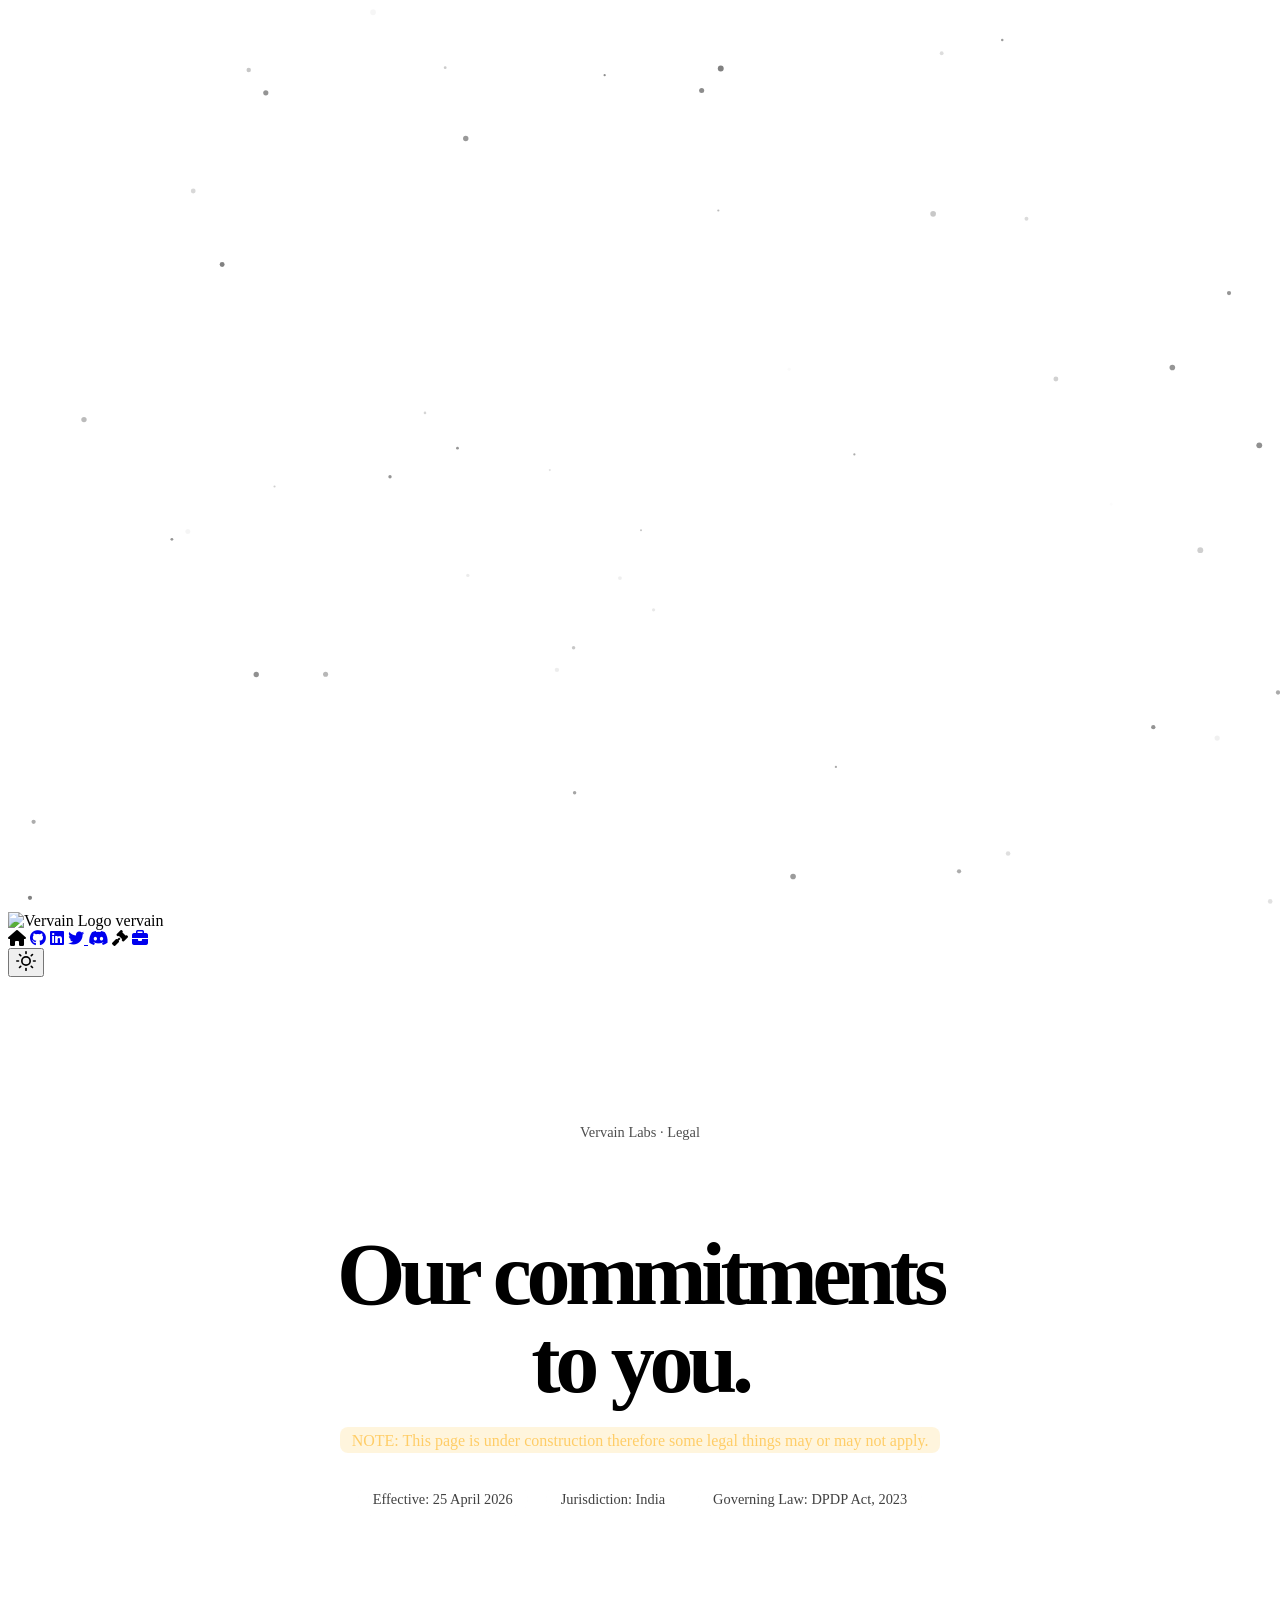
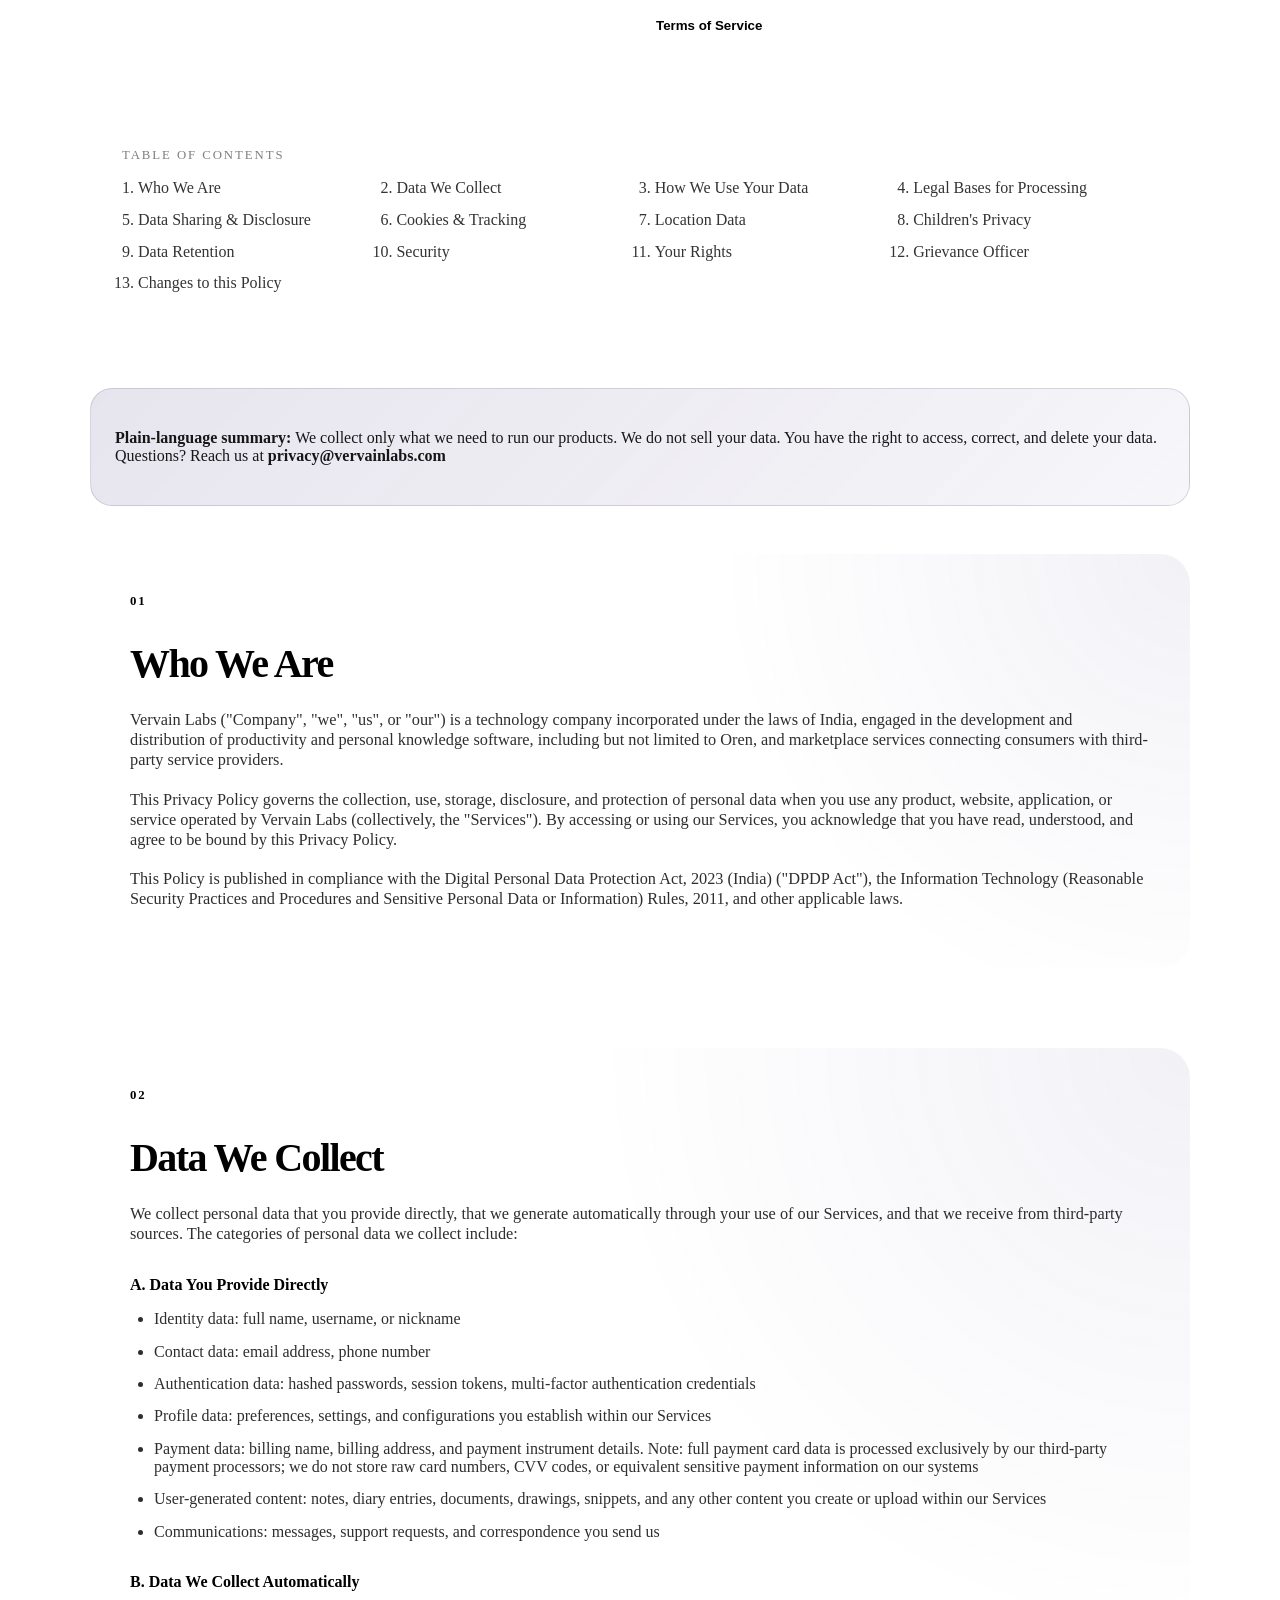
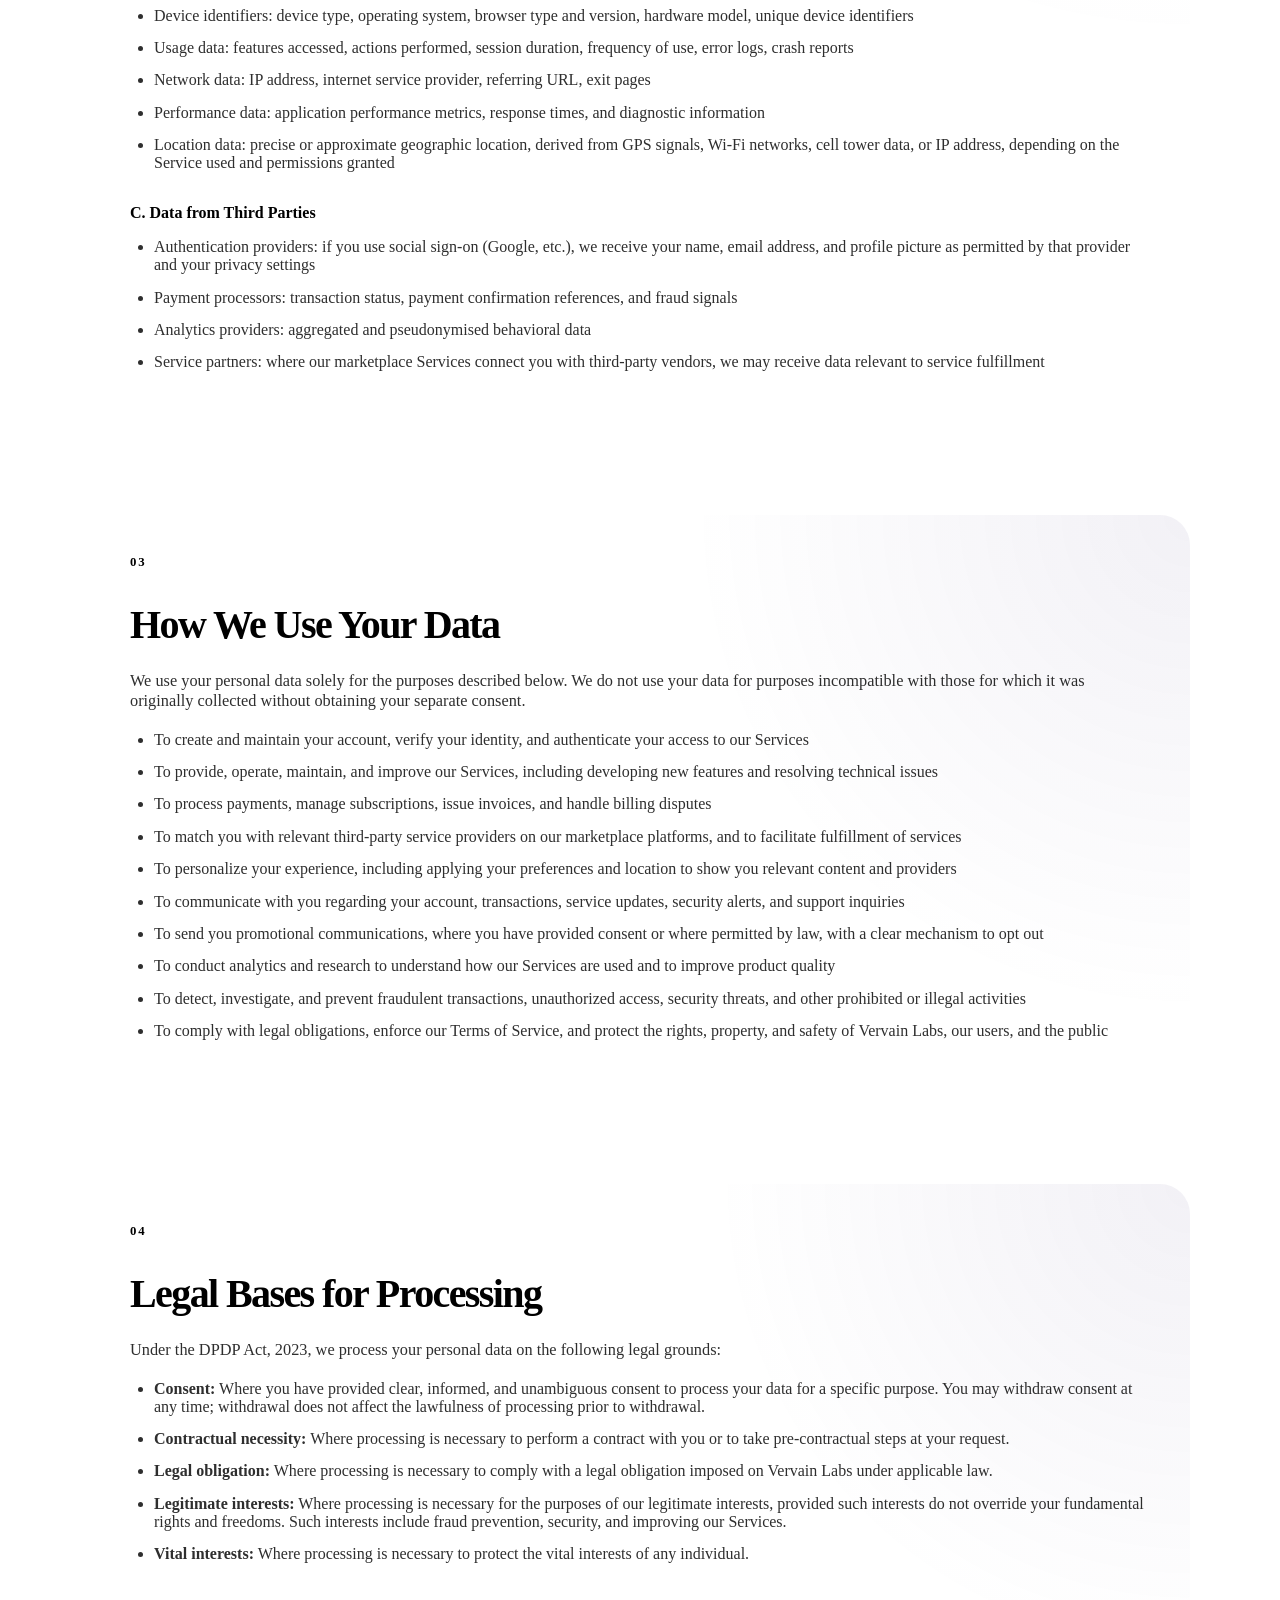
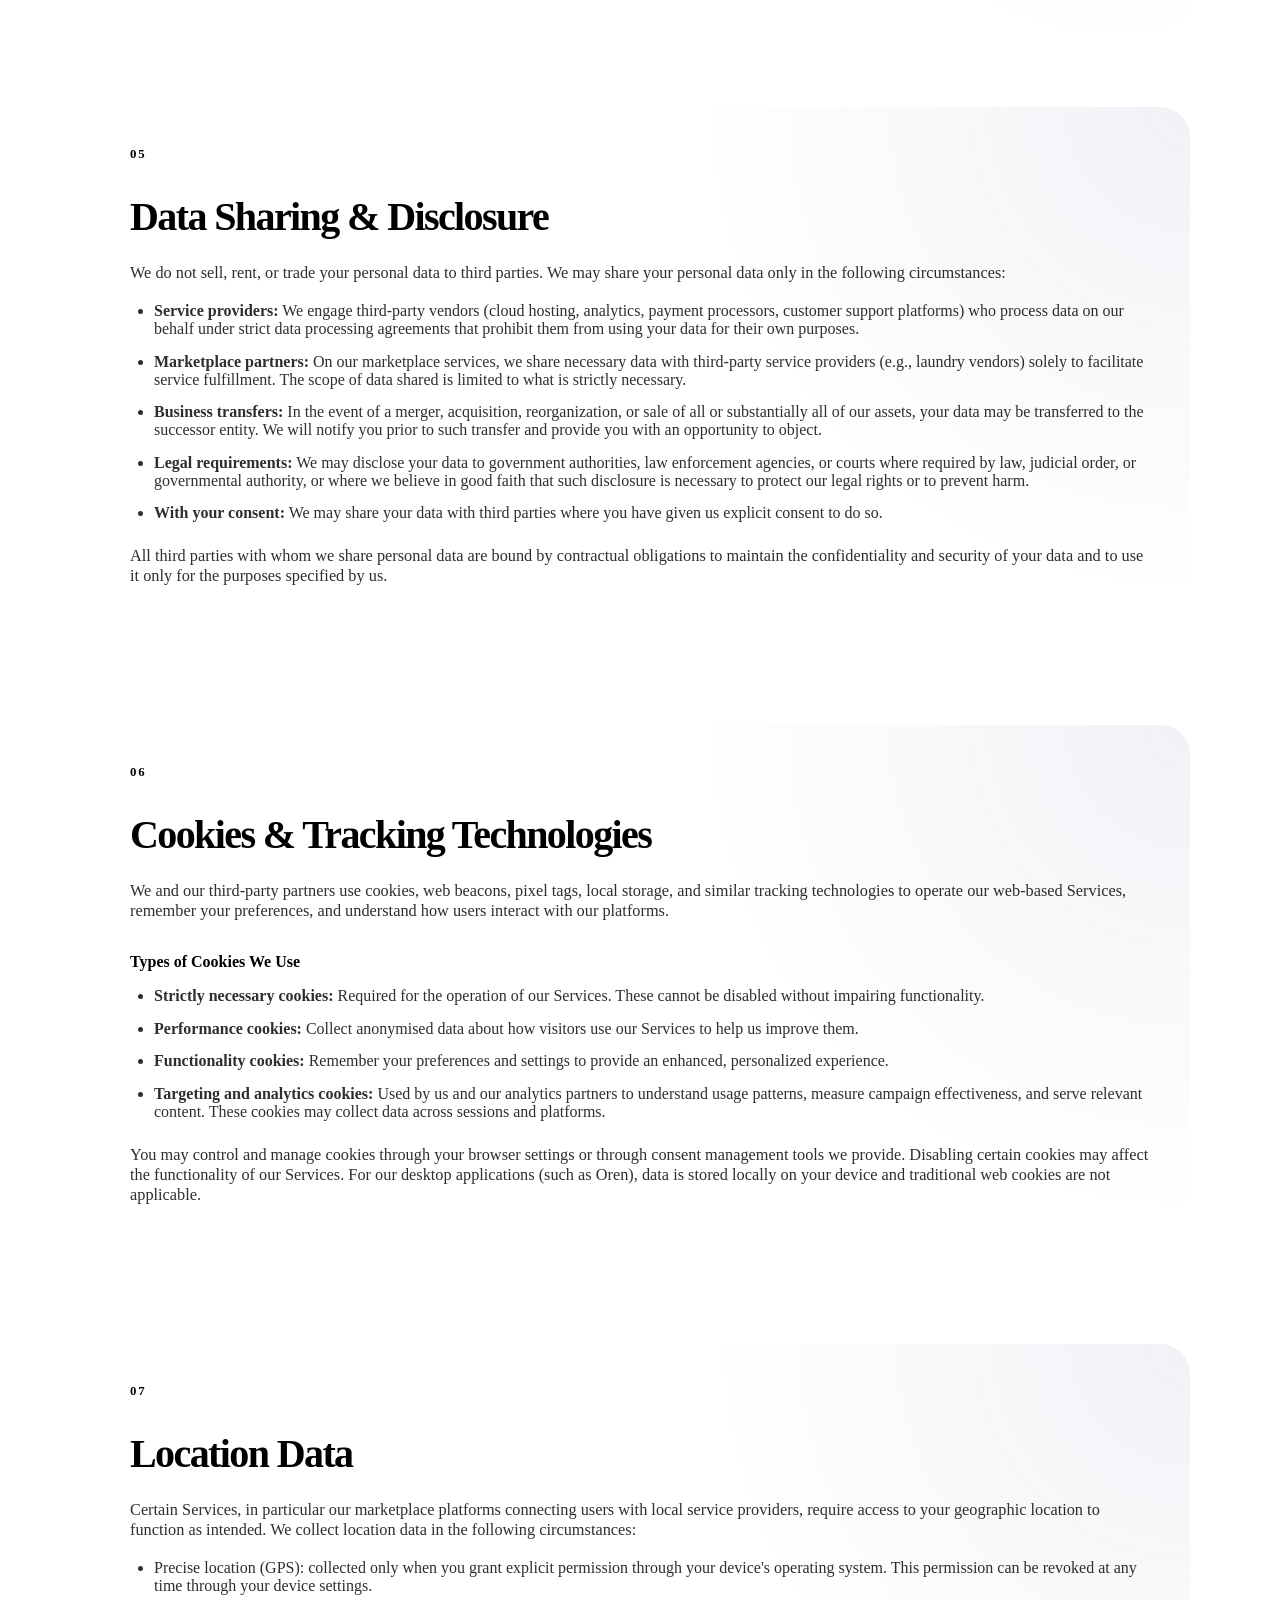
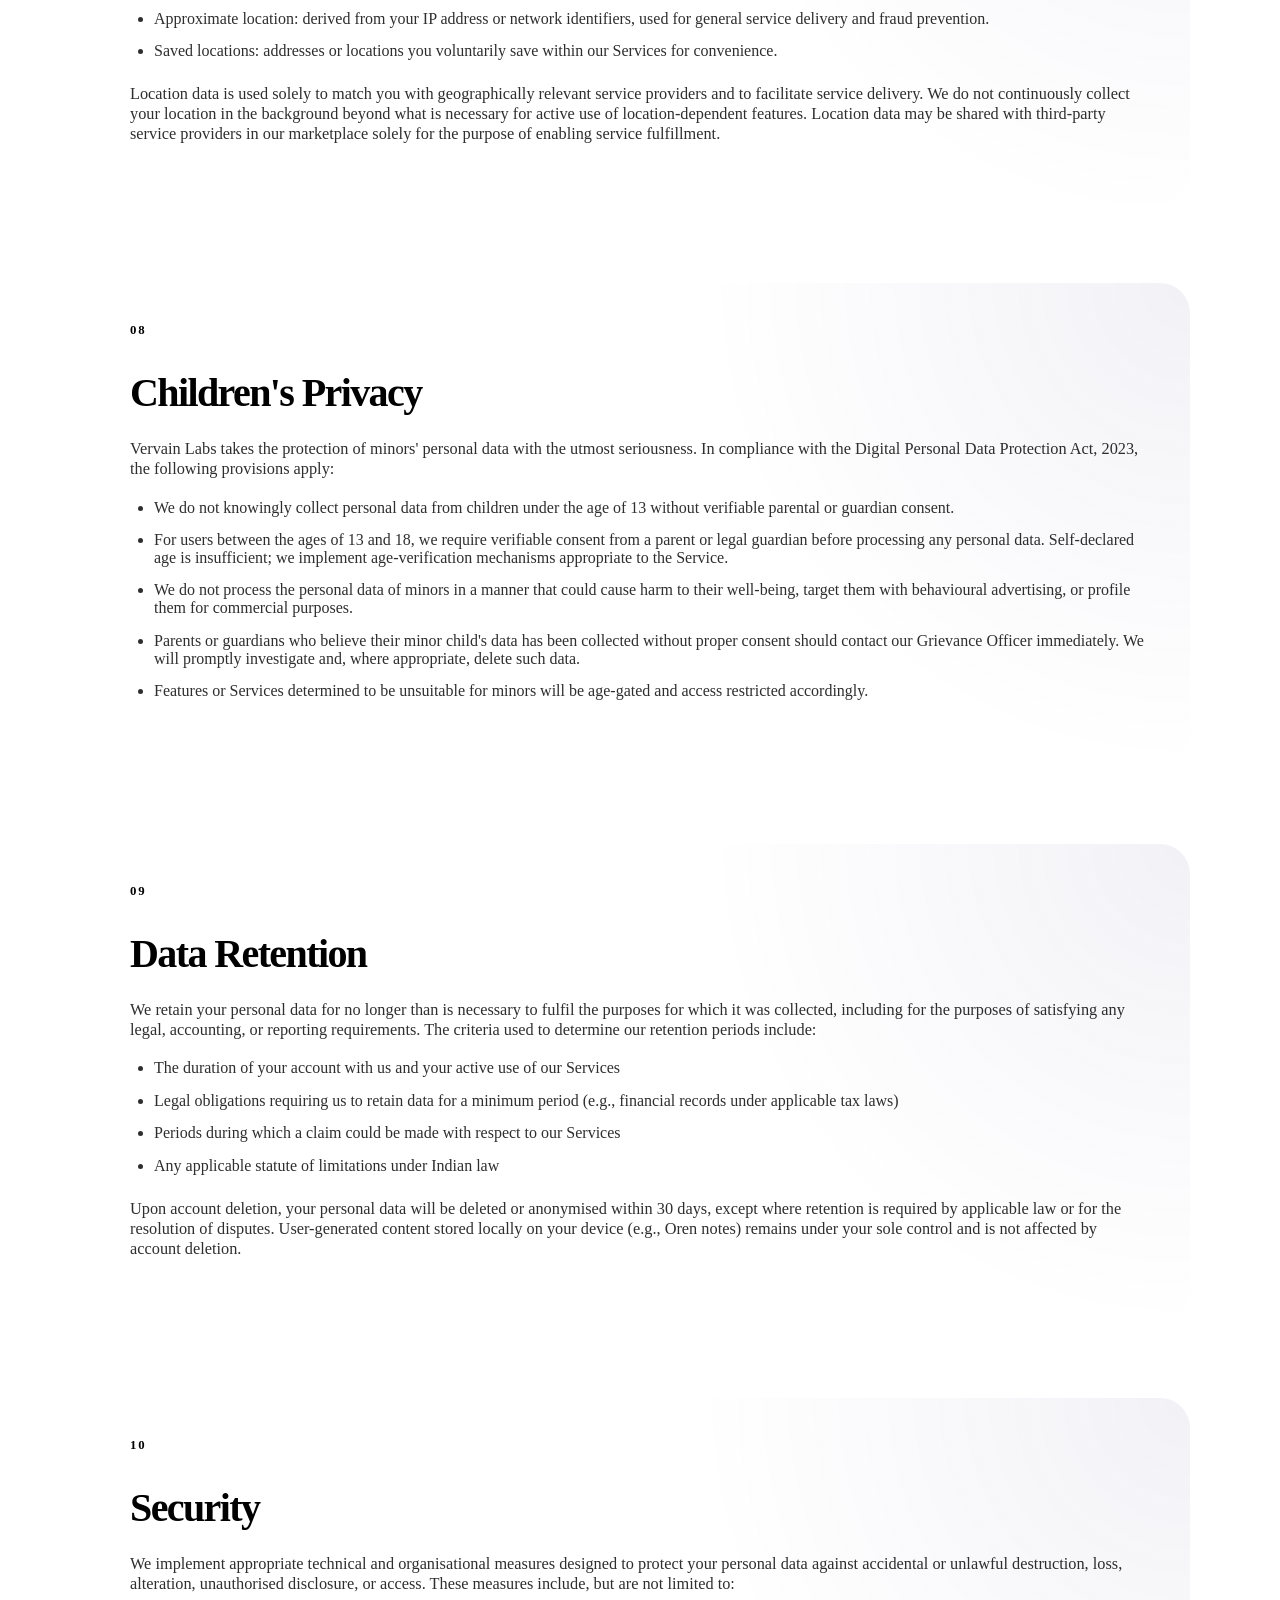
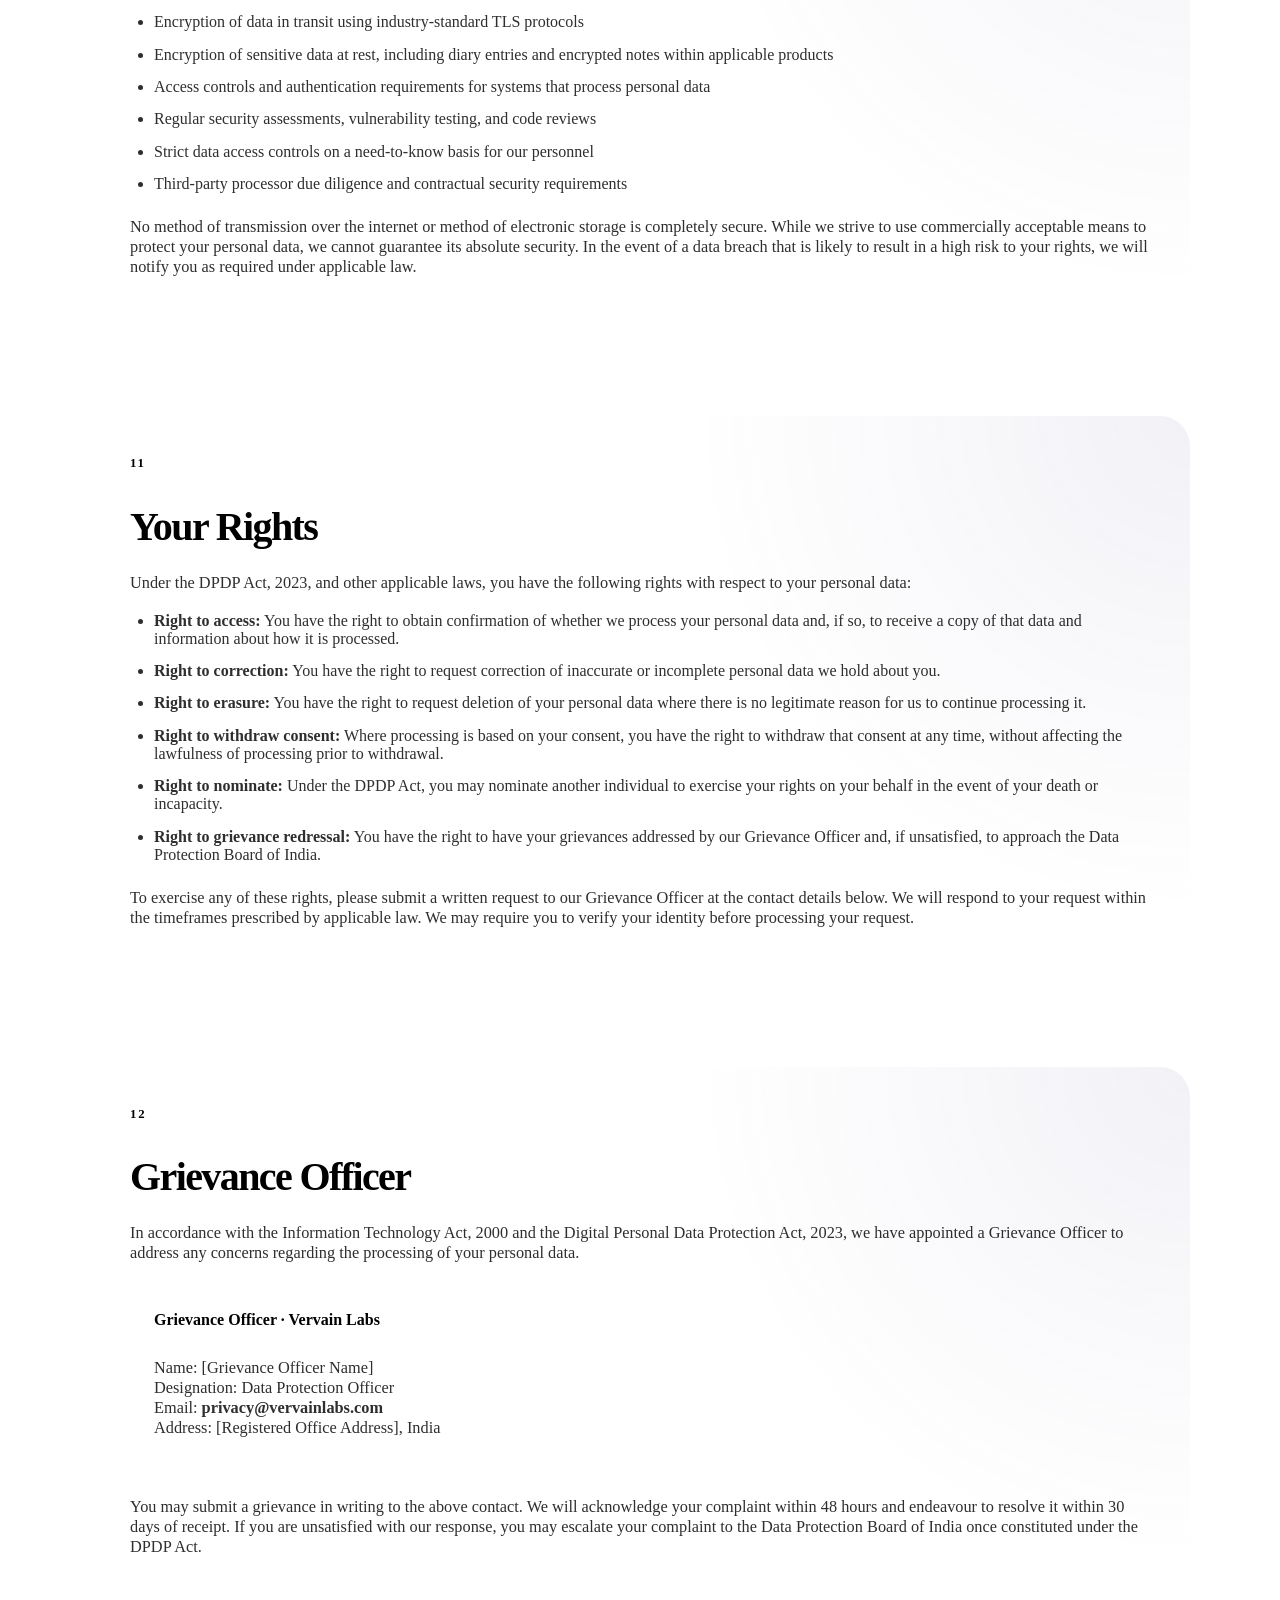
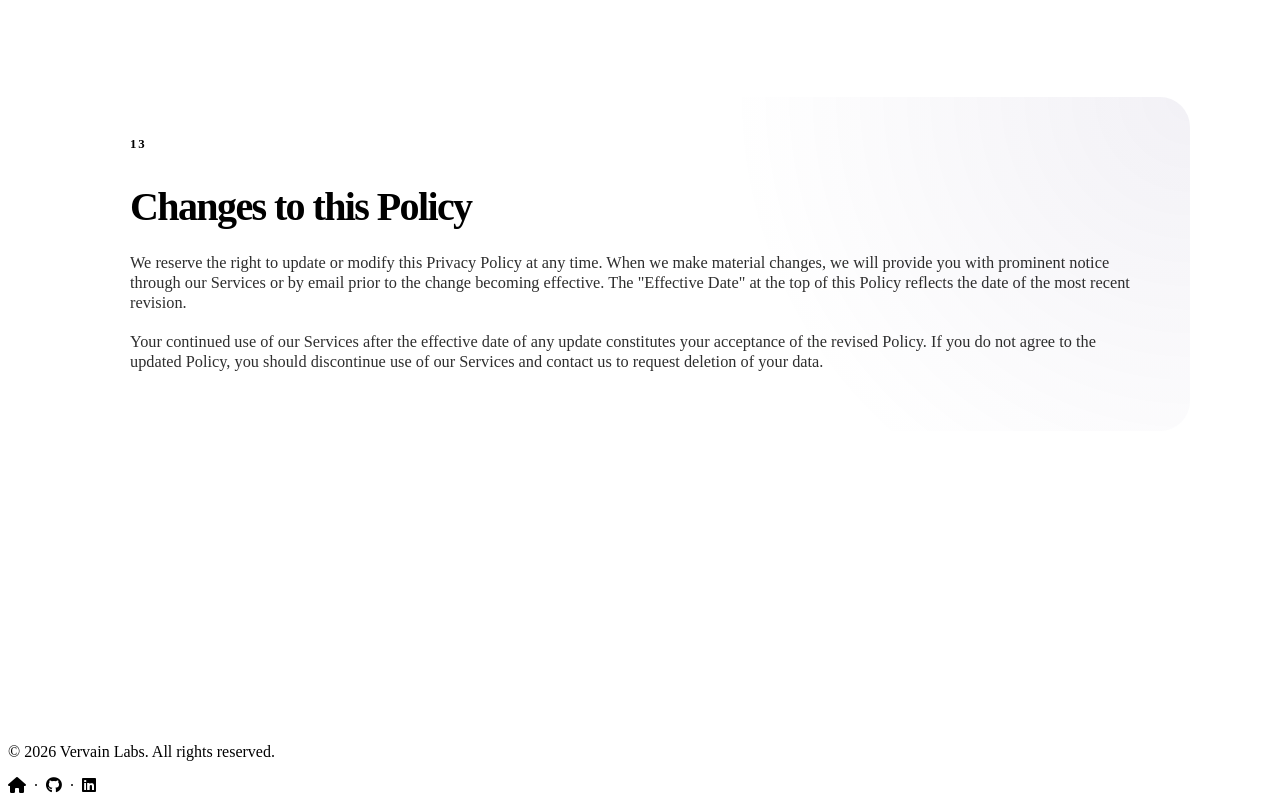
==== commit 261cad13: "route fix tru 3" ====
--- a/legal/index.html
+++ b/legal/index.html
@@ -30,7 +30,7 @@
     
     <div class="nav-actions">
       <div class="social-links">
-        <a href="../index.html" style="color: var(--text); text-decoration: none;"><i class="fa fa-home"></i></a>
+        <a href="https://vervain-labs.vercel.app/" style="color: var(--text); text-decoration: none;"><i class="fa fa-home"></i></a>
         <a href="https://github.com/VervainLabs" target="_blank" aria-label="GitHub"><i class="fa-brands fa-github"></i></a>
         <a href="https://linkedin.com/company/vervain-labs" target="_blank" aria-label="LinkedIn"><i class="fa-brands fa-linkedin"></i></a>
         <a href="https://x.com/VervainLabs" target="_blank" aria-label="Twitter/X"><i class="fa-brands fa-twitter"></i>
@@ -579,7 +579,7 @@
 <footer>
   <p>© 2026 Vervain Labs. All rights reserved.</p>
   <p>
-    <a href="../index.html" style="color: var(--text); text-decoration: none;"><i class="fa fa-home"></i></a>&nbsp;&nbsp;·&nbsp;
+    <a href="https://vervain-labs.vercel.app/" style="color: var(--text); text-decoration: none;"><i class="fa fa-home"></i></a>&nbsp;&nbsp;·&nbsp;
     <a href="https://github.com/VervainLabs" style="color: var(--text); text-decoration: none;"><i class="fa-brands fa-github"></i></a>&nbsp;&nbsp;·&nbsp;
     <a href="https://linkedin.com/company/vervain-labs" style="color: var(--text); text-decoration: none;"><i class="fa-brands fa-linkedin"></i></a>
   </p>
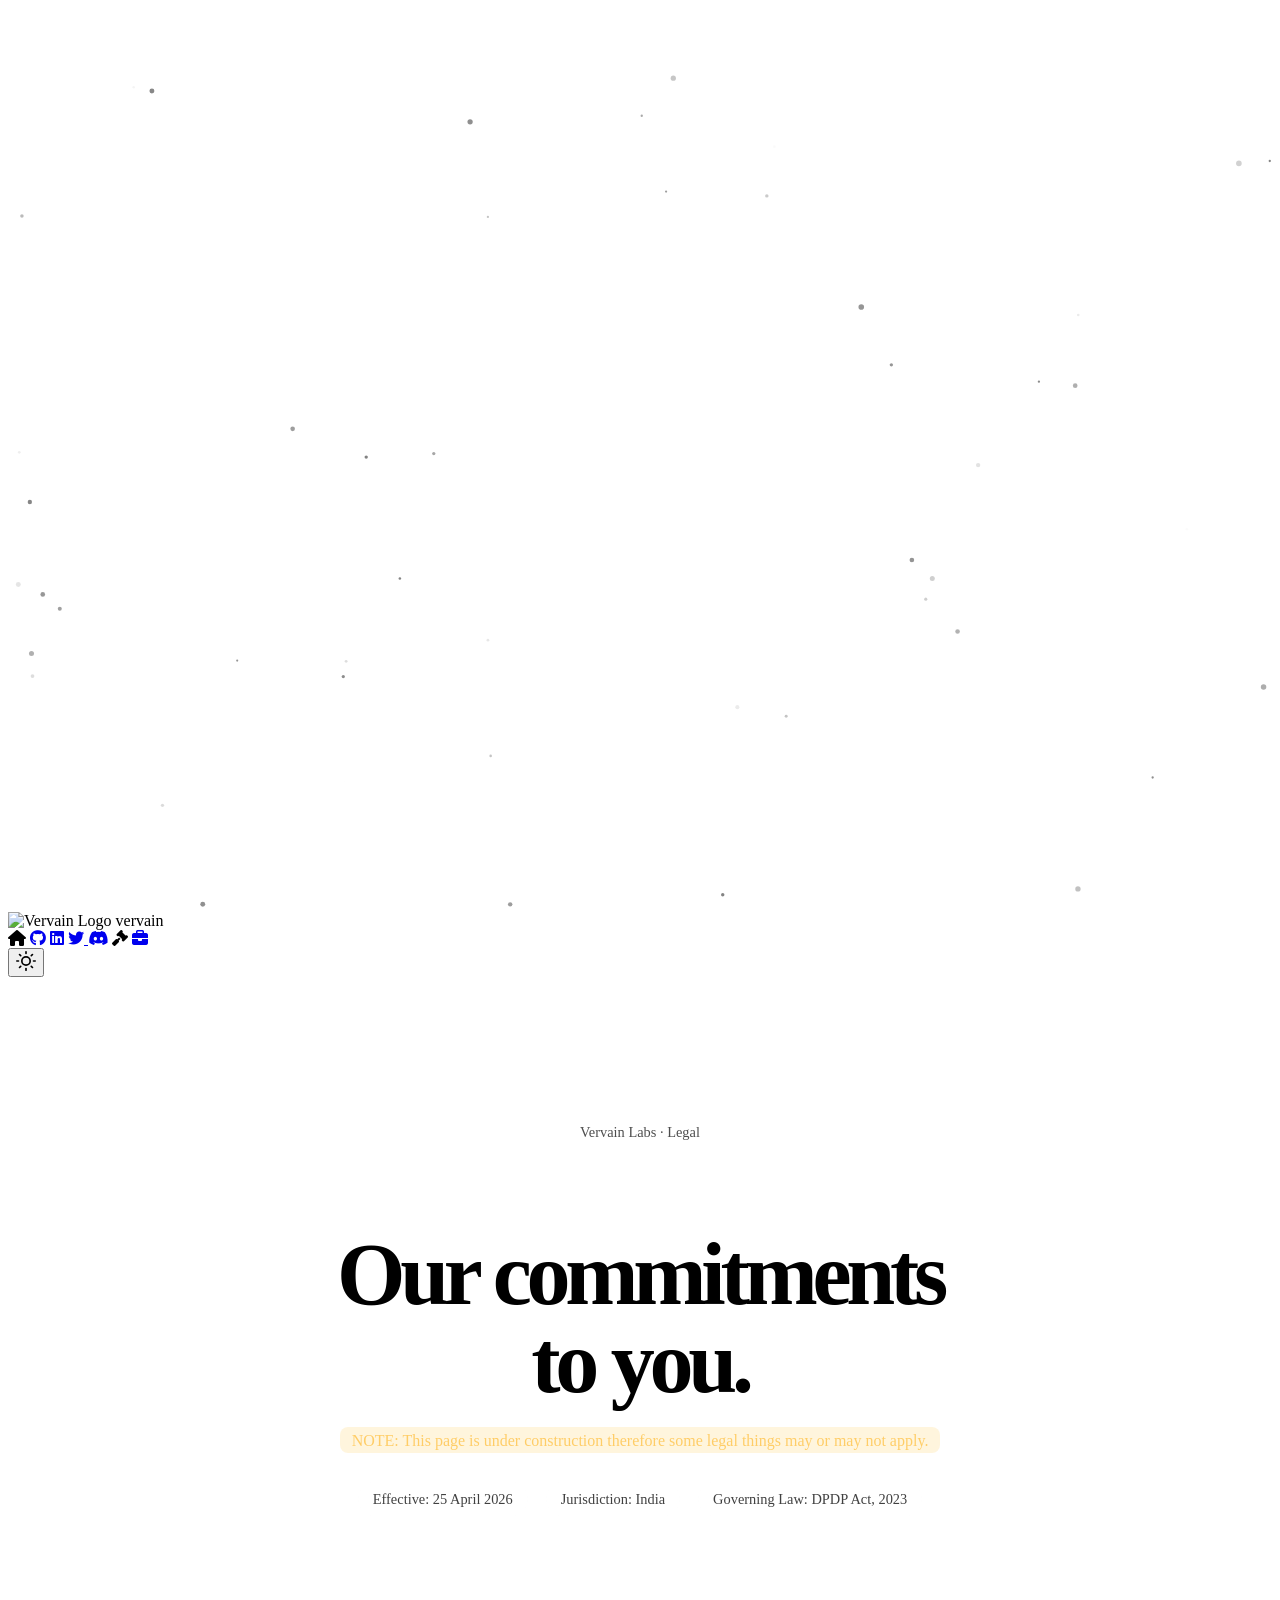
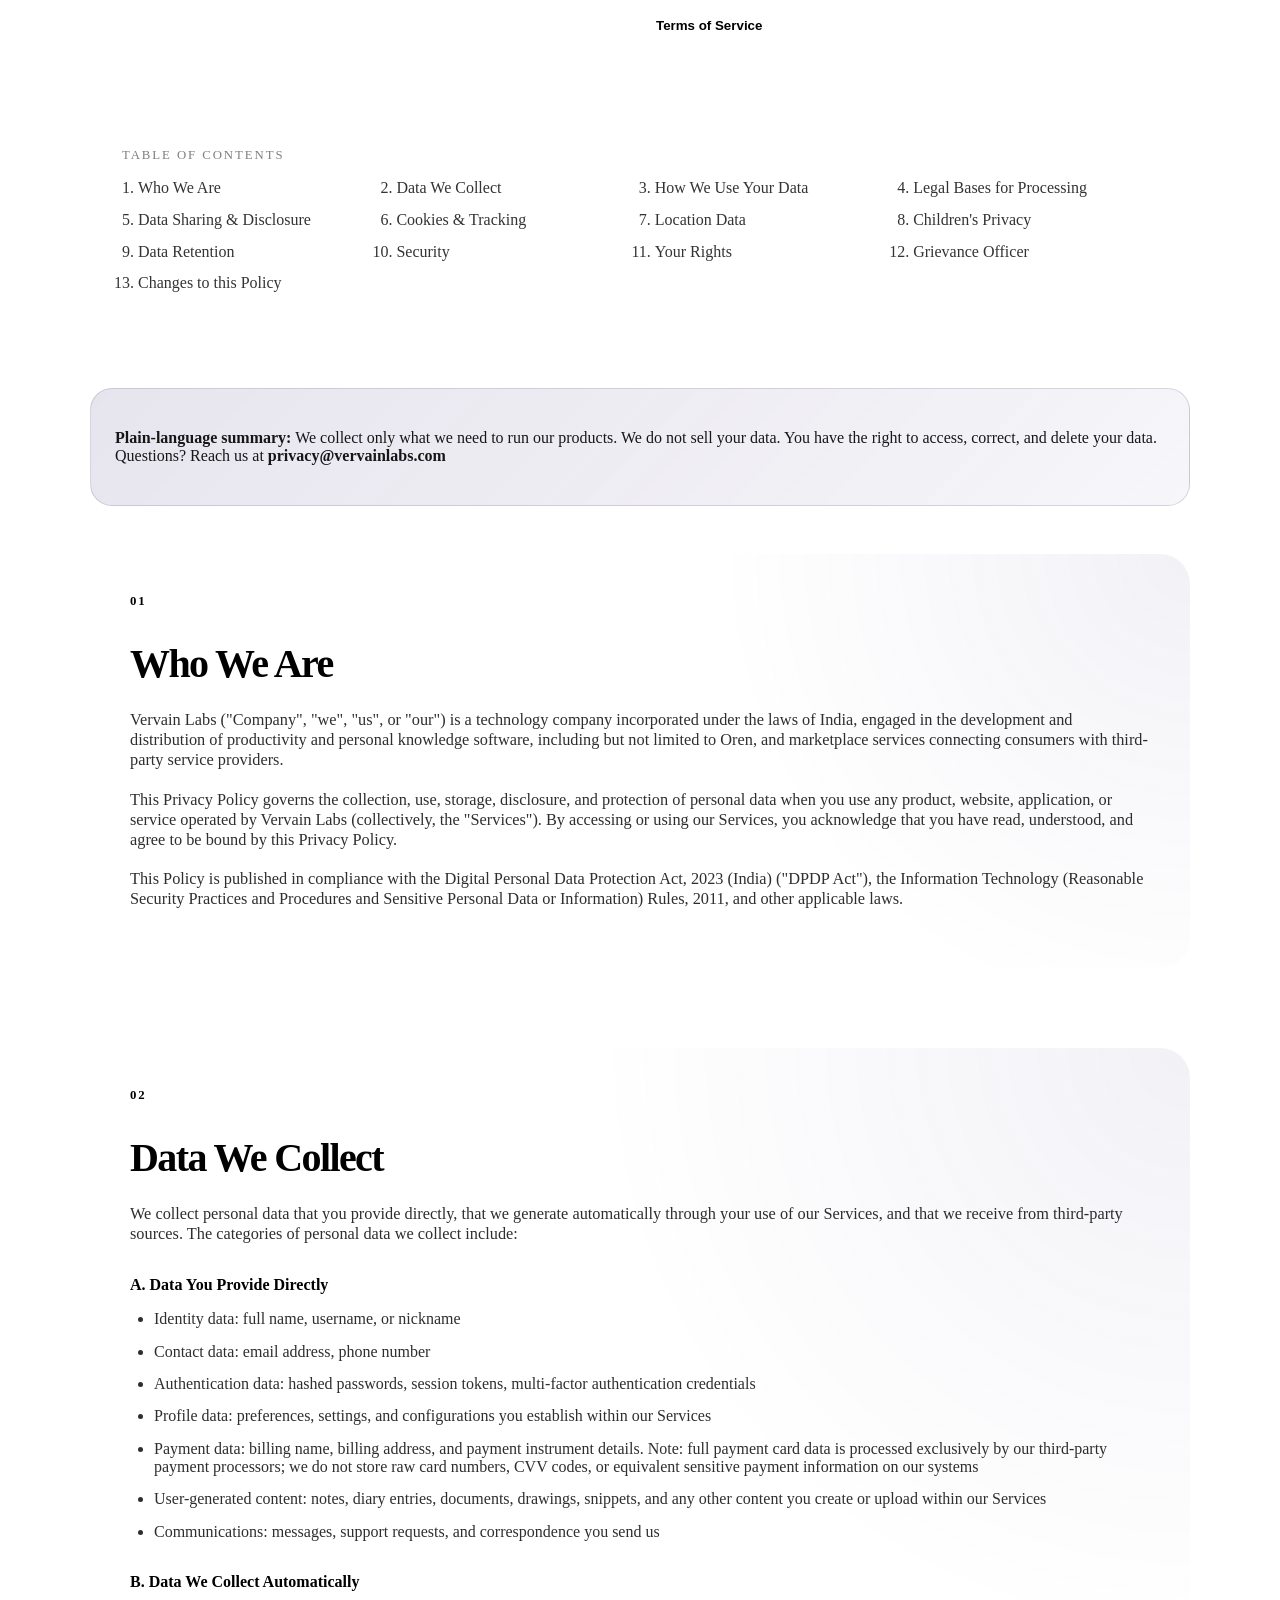
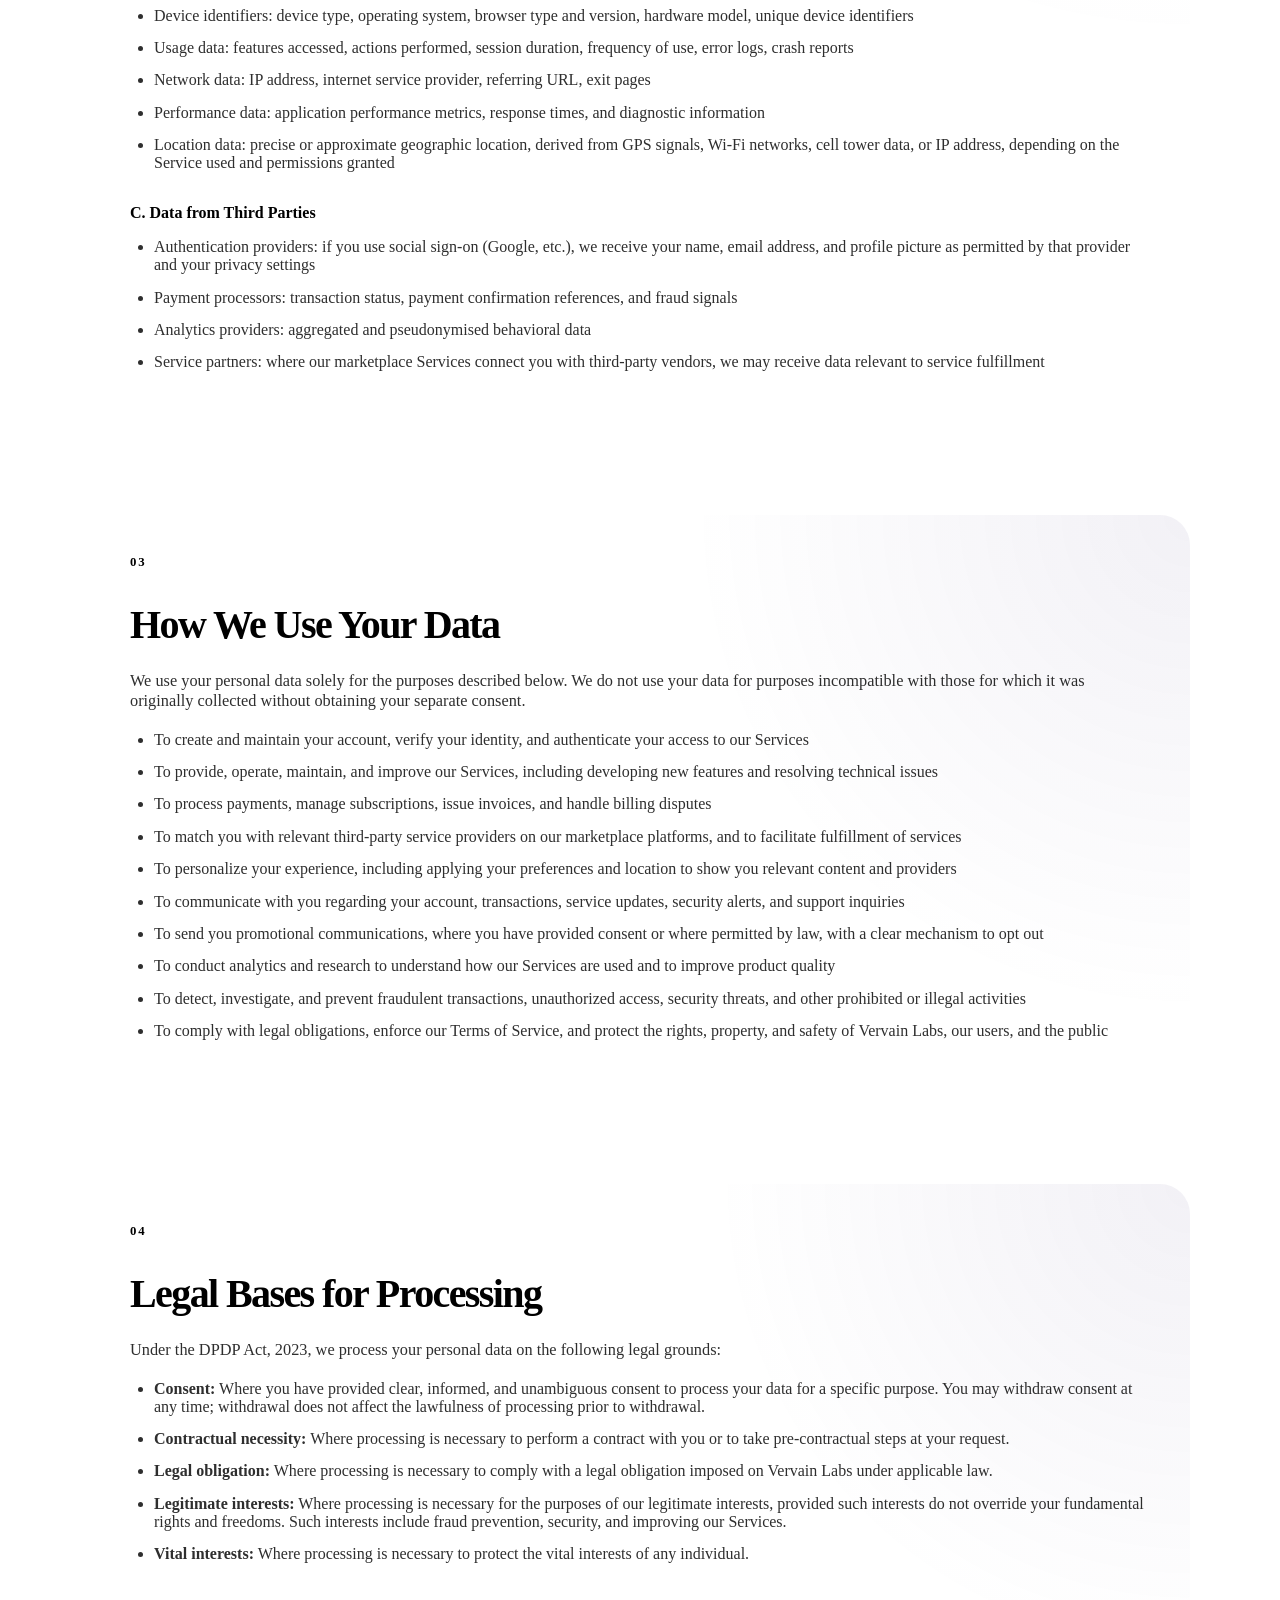
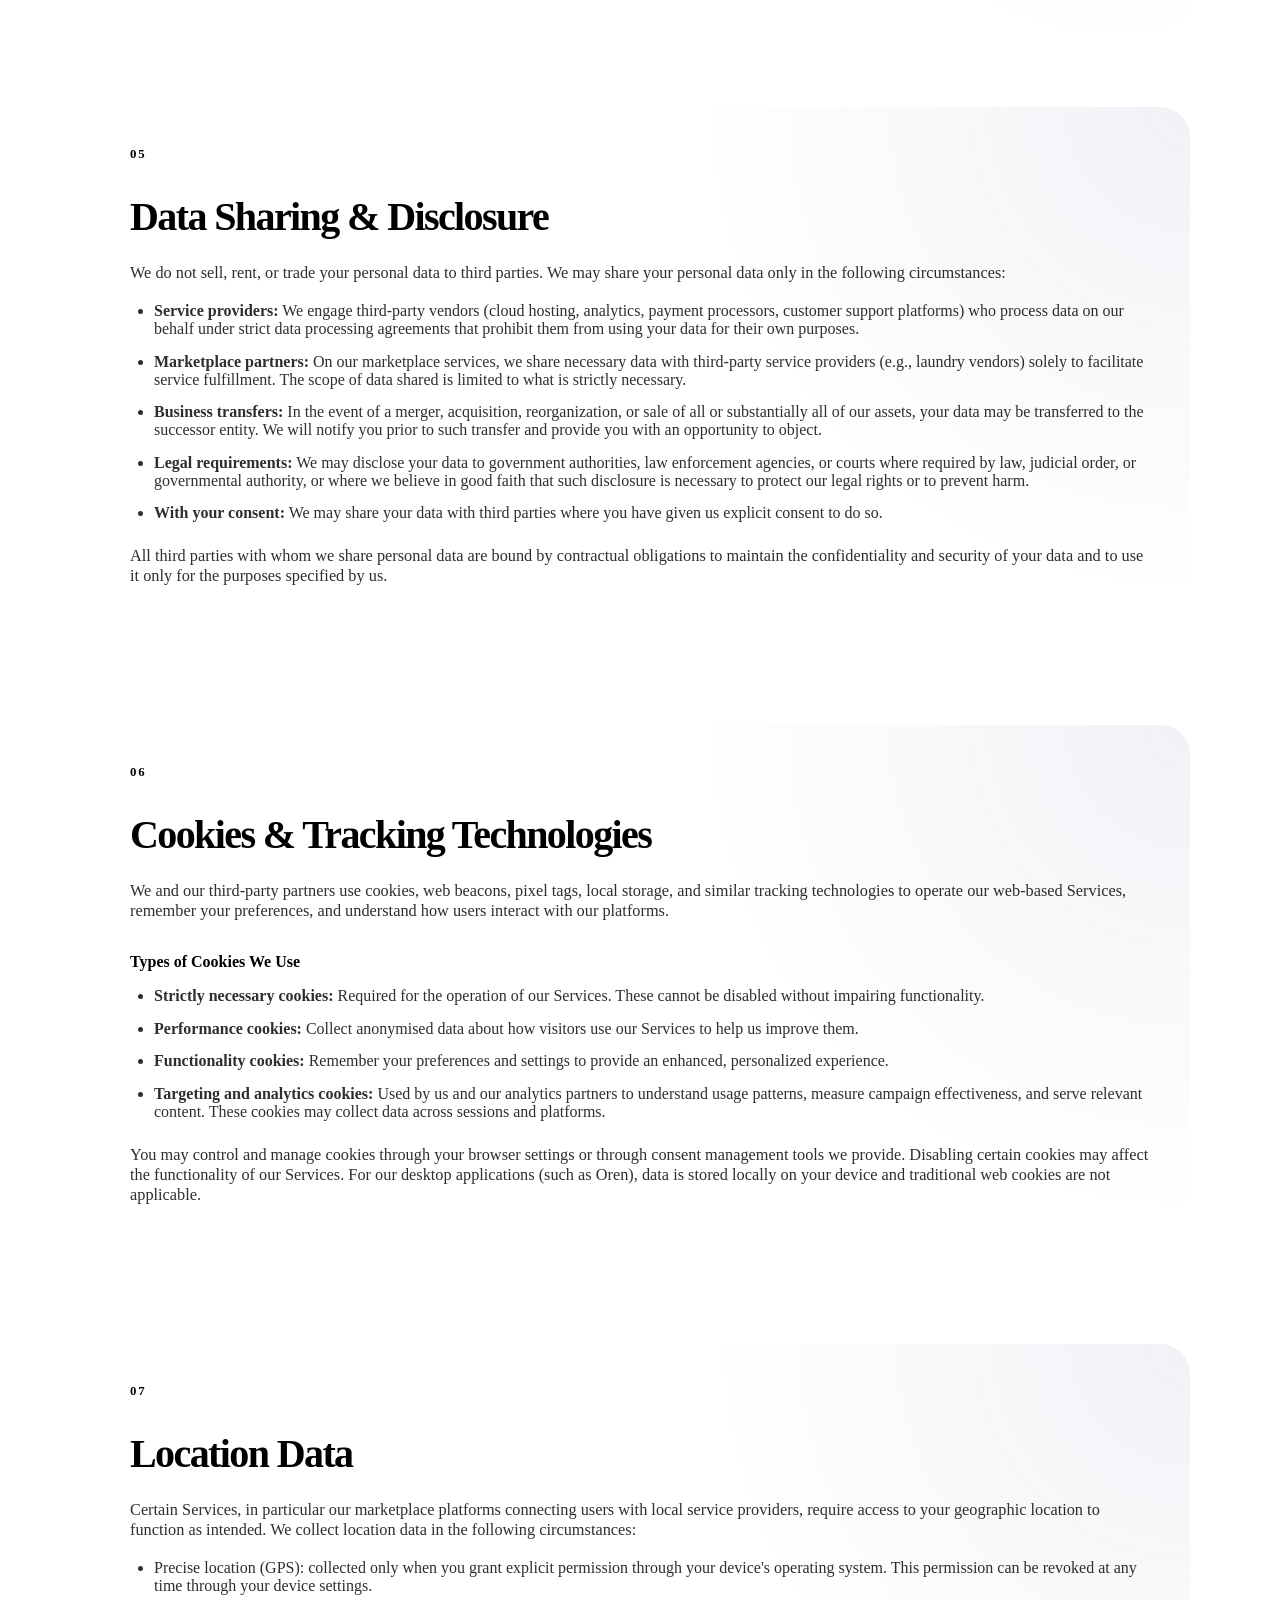
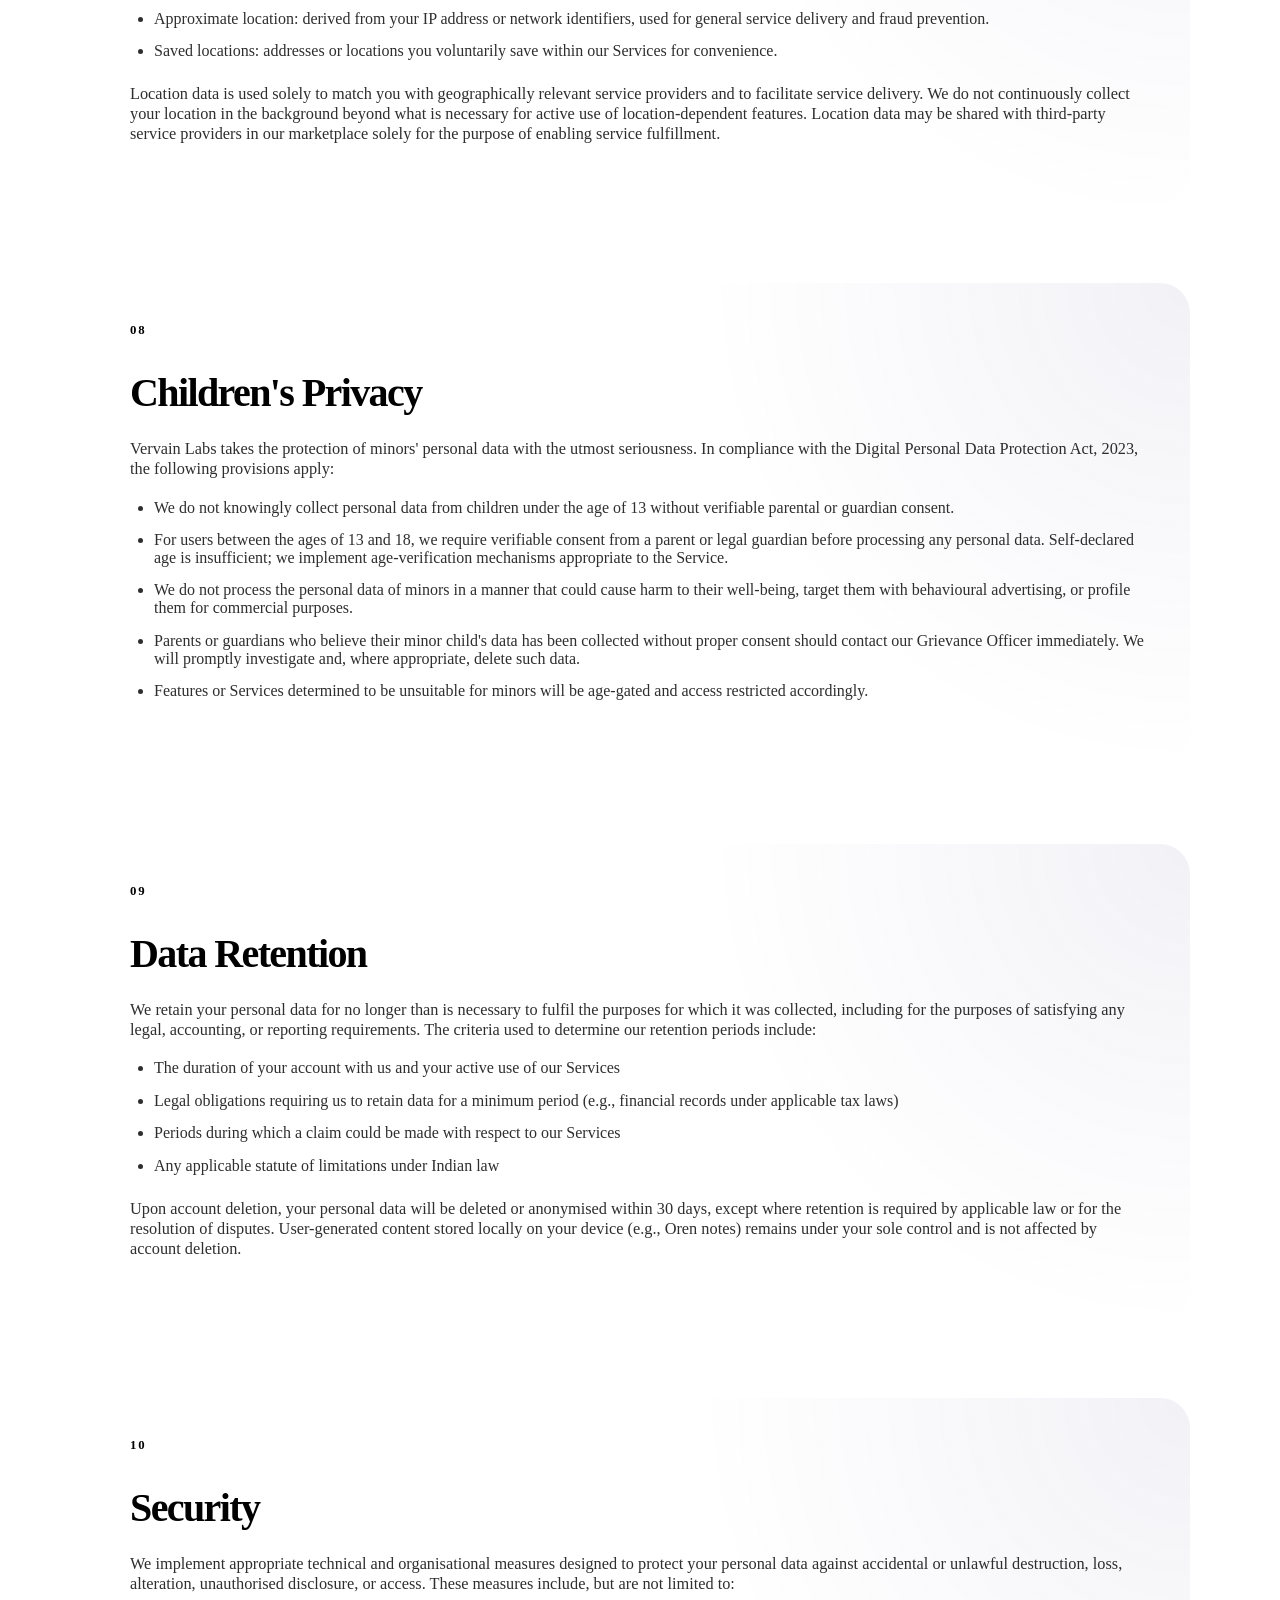
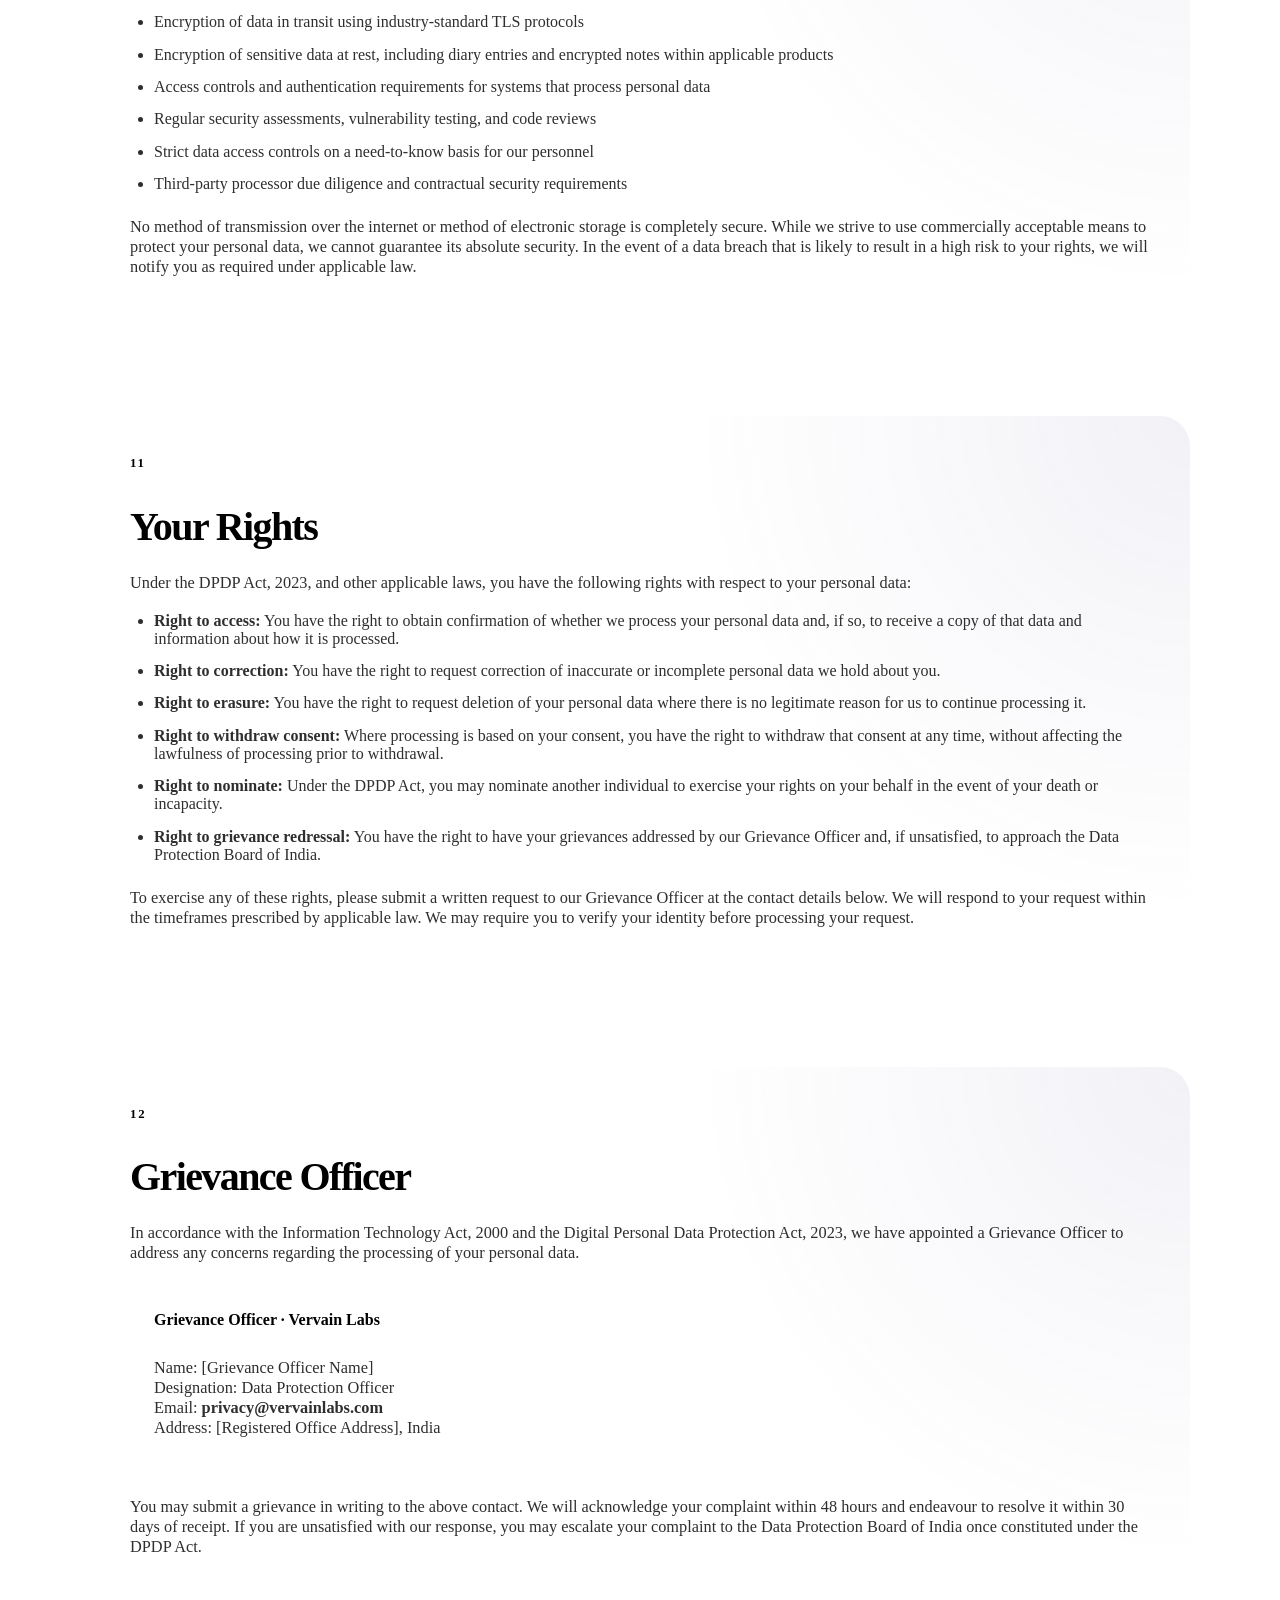
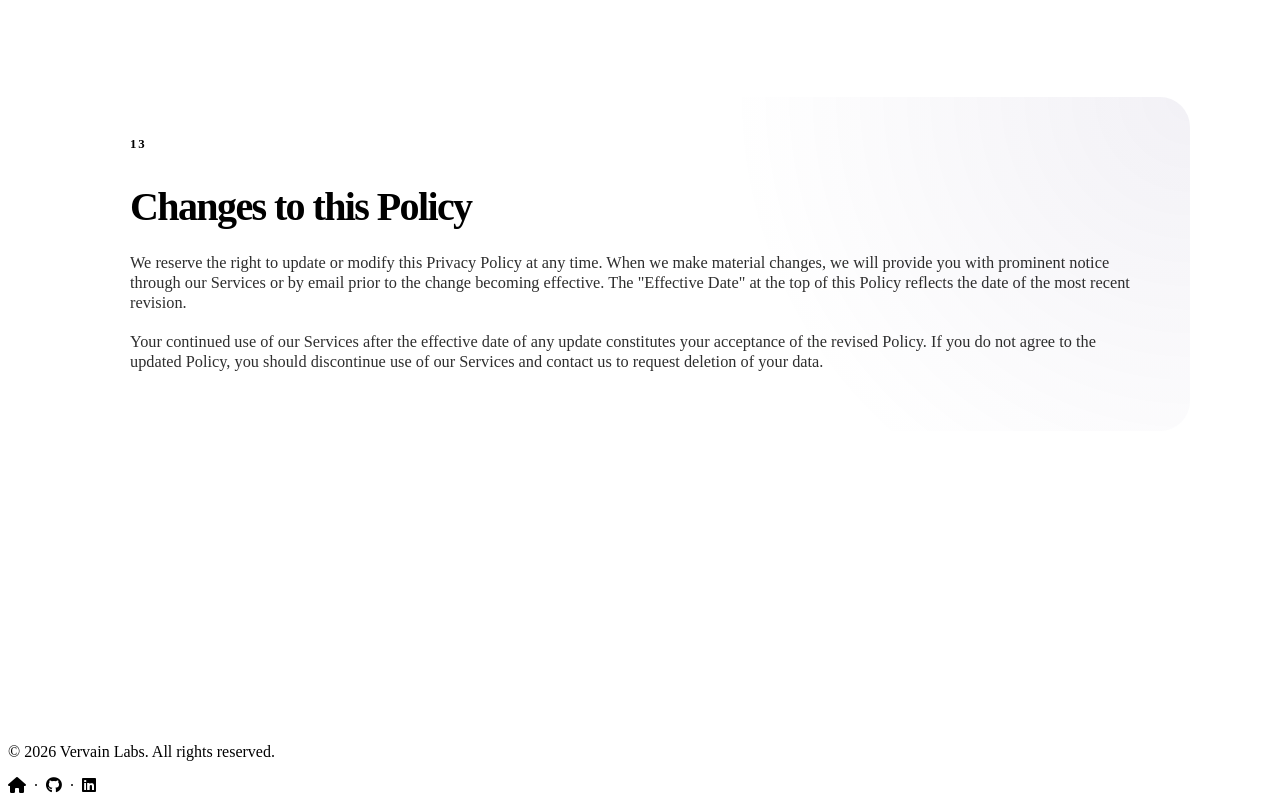
==== commit 22d17fe9: "route fix try 5" ====
--- a/legal/index.html
+++ b/legal/index.html
@@ -37,8 +37,8 @@
           <!-- <svg xmlns="http://www.w3.org/2000/svg" width="18" height="18" viewBox="0 0 24 24" fill="currentColor"><path d="M18.901 1.153h3.68l-8.04 9.19L24 22.846h-7.406l-5.8-7.584-6.638 7.584H.474l8.6-9.83L0 1.154h7.594l5.243 6.932ZM17.61 20.644h2.039L6.486 3.24H4.298Z"/></svg> -->
         </a>
         <a href="https://discord.gg/B3cPuWsu3u" target="_blank" aria-label="Discord"><i class="fa-brands fa-discord"></i></a>
-        <a href="../legal/index.html" style="color: var(--text); text-decoration: none;"><i class="fa fa-legal"></i></a>
-        <a href="../careers/index.html" target="_blank"><i class="fa fa-briefcase"></i></a>
+        <a href="../legal/" style="color: var(--text); text-decoration: none;"><i class="fa fa-legal"></i></a>
+        <a href="../apply/" target="_blank"><i class="fa fa-briefcase"></i></a>
       </div>
       
       <button id="theme-toggle" aria-label="Toggle Theme">
